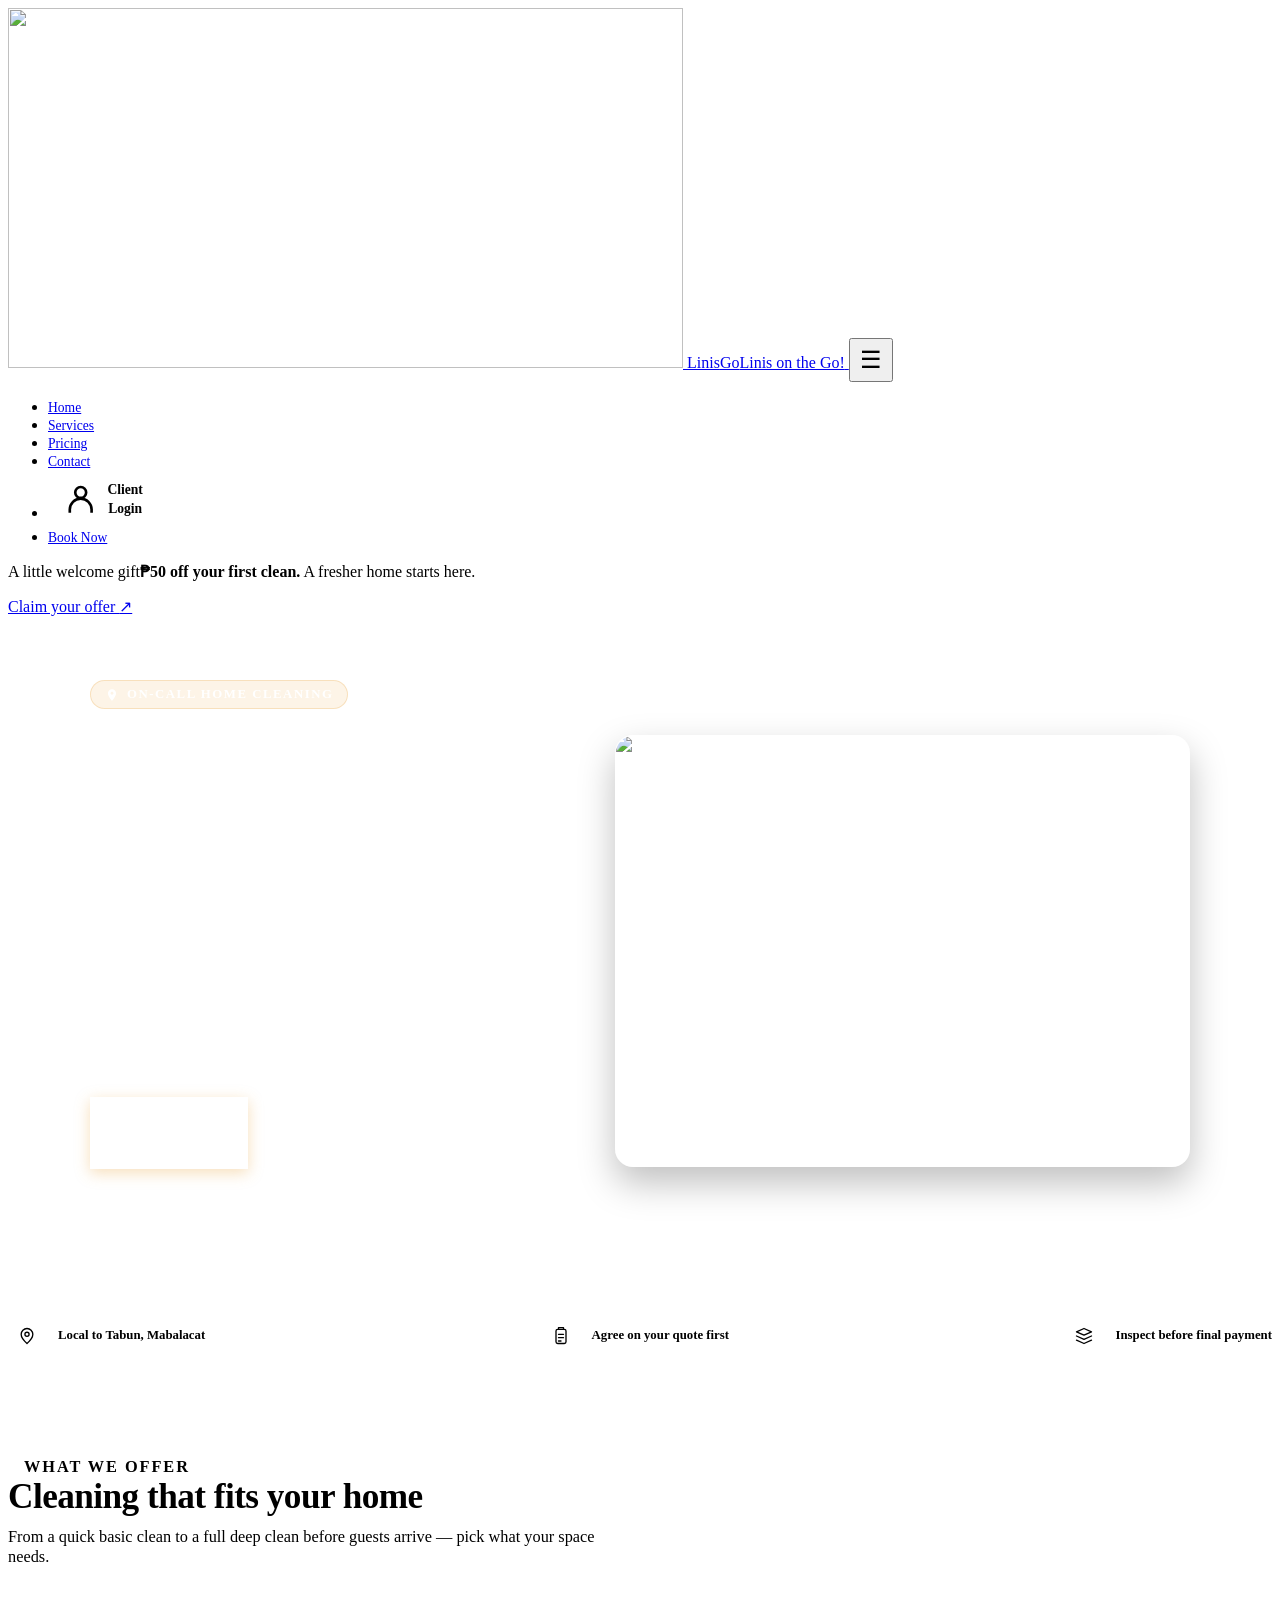
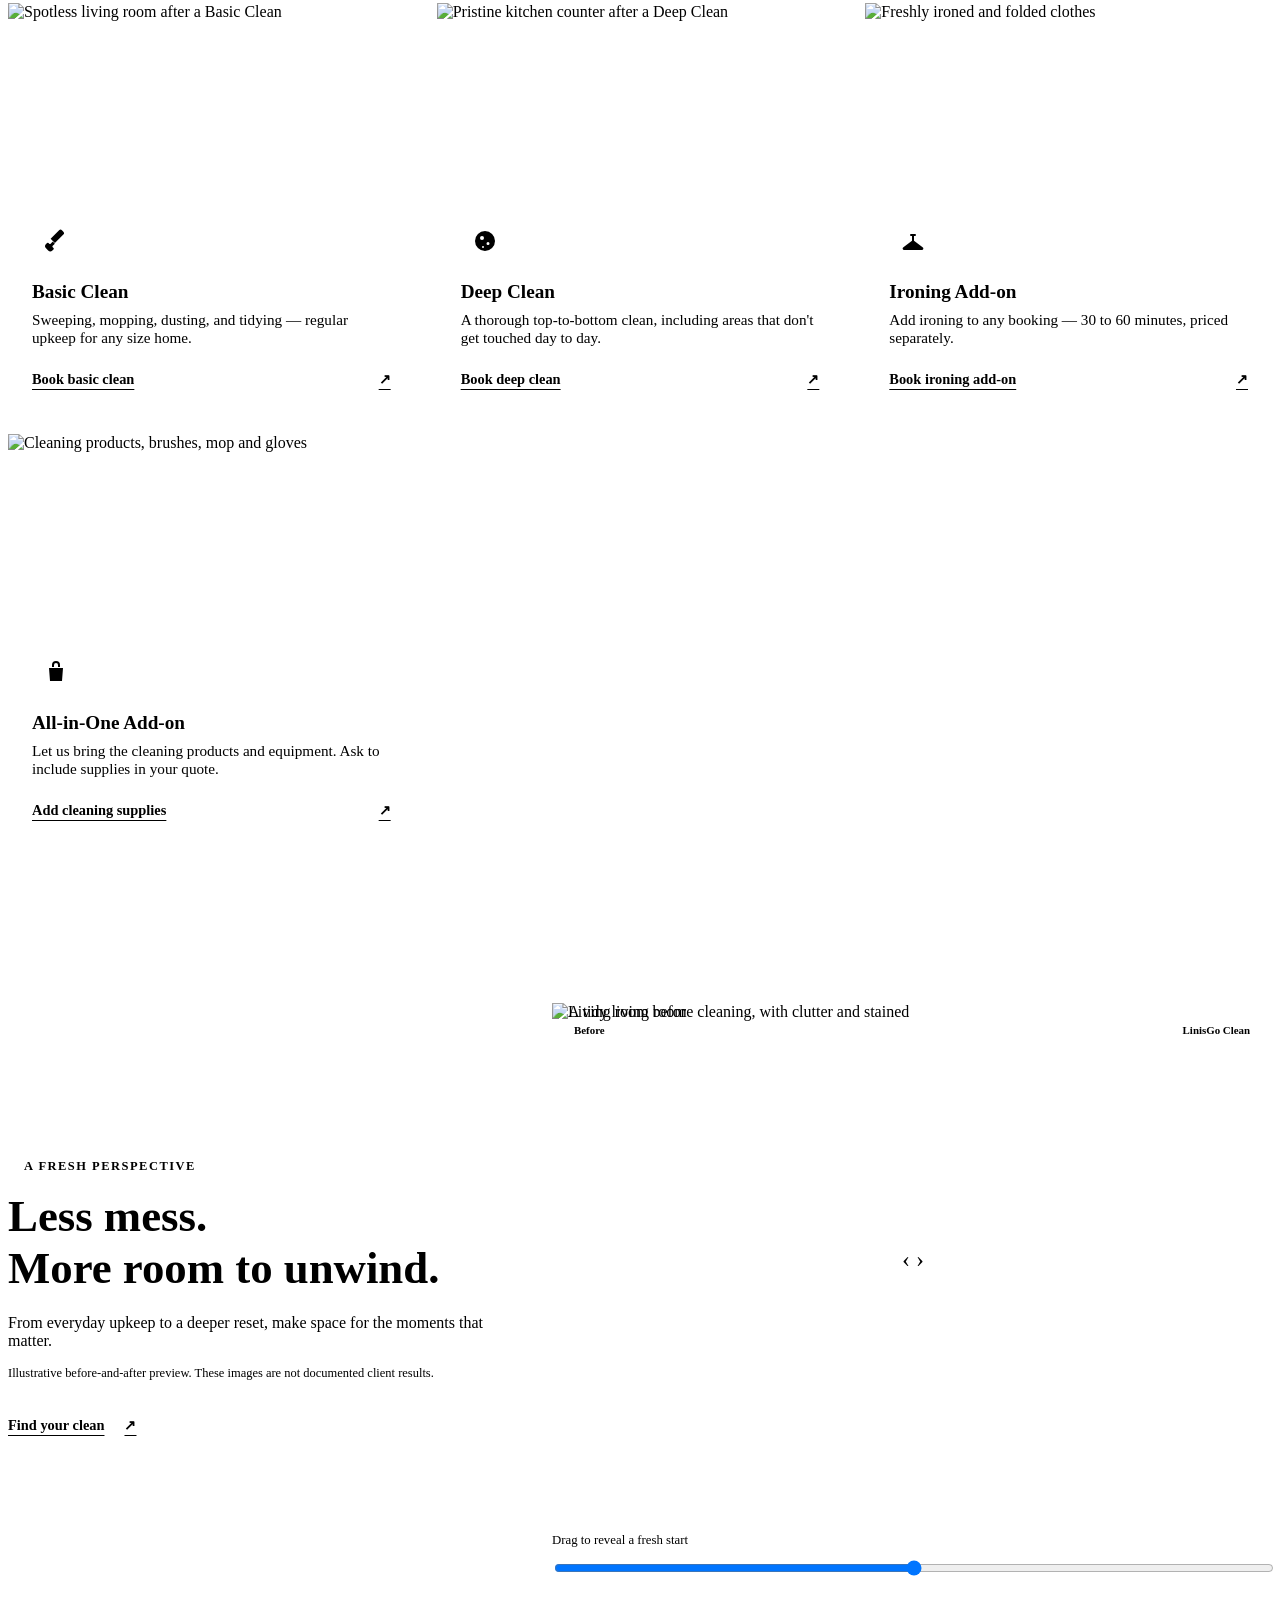
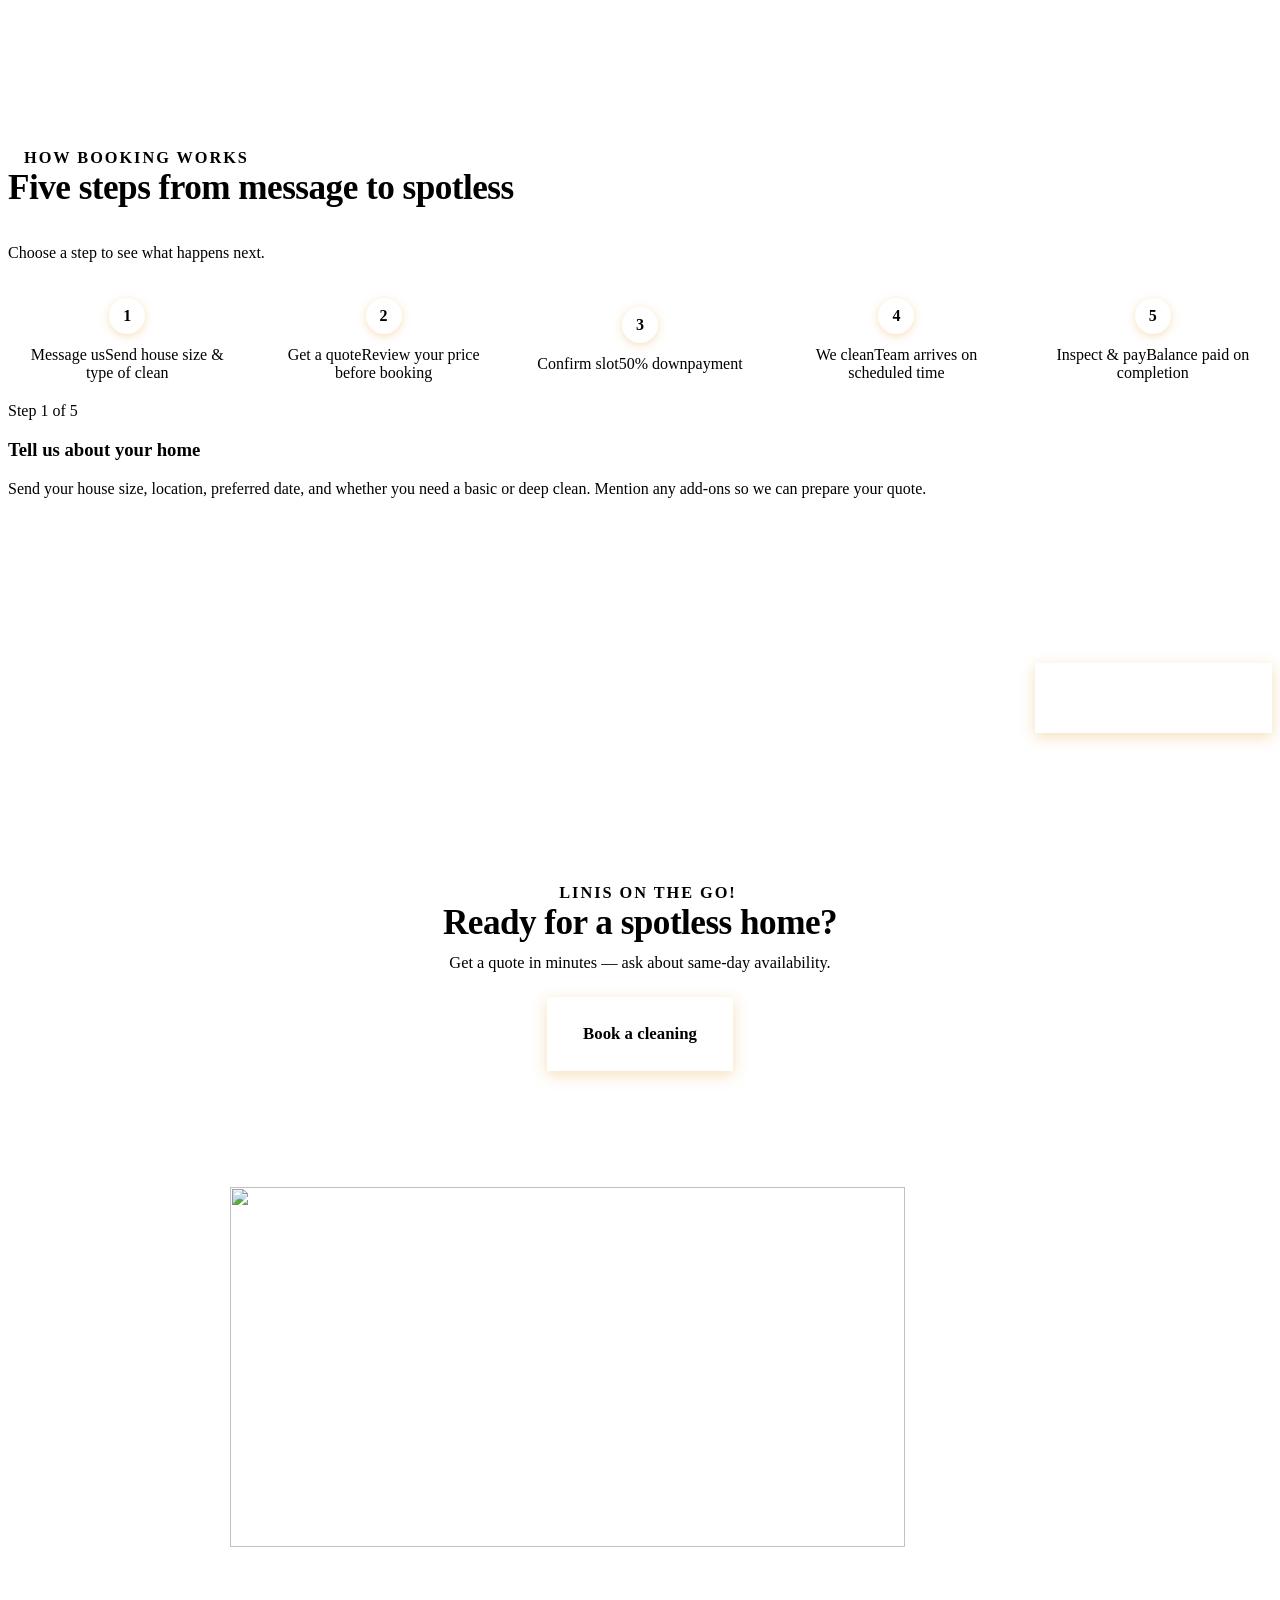
==== index.html @ d4cff9b8 "Add index/landing page and other components" ====
<!DOCTYPE html>
<html lang="en">

<head>
  <meta charset="UTF-8">
  <meta name="viewport" content="width=device-width, initial-scale=1.0">
  <title>LinisGo — On-Call Home Cleaning in Tabun, Mabalacat City</title>
  <meta name="description"
    content="Same-day and next-day house cleaning for households in Tabun, Mabalacat City. Book by Messenger, get a quote in minutes.">
  <link rel="stylesheet" href="css/styles.css?v=theme-restored">
</head>

<body class="site home-page">
  <a class="skip-link" href="#main">Skip to content</a>

  <header class="site-header">
    <nav class="nav" aria-label="Main navigation">
      <a href="index.html" class="brand-link">
        <span class="brand-logo" aria-hidden="true"><img src="images/linisgo-logo.png" alt="" width="675"
            height="360"></span>
        <span class="brand-text"><span class="brand-word">Linis<span>Go</span></span><span class="brand-tagline">Linis
            on the Go!</span></span>
      </a>
      <button class="nav-toggle" aria-controls="primary-nav" aria-label="Open menu"
        aria-expanded="false">&#9776;</button>
      <ul class="nav-links" id="primary-nav">
        <li><a href="index.html" class="active" aria-current="page">Home</a></li>
        <li><a href="services.html">Services</a></li>
        <li><a href="pricing.html">Pricing</a></li>
        <li><a href="contact.html">Contact</a></li>
        <li class="nav-account"><button class="login-trigger" data-login-open hidden aria-haspopup="dialog"
            aria-controls="client-login"><svg aria-hidden="true" viewBox="0 0 24 24" fill="none" stroke="currentColor"
              stroke-width="1.7">
              <circle cx="12" cy="8" r="3.5" />
              <path d="M5 21v-2a7 7 0 0 1 14 0v2" />
            </svg>Client Login</button></li>
        <li><a href="book.html" class="nav-booking-link">Book Now</a></li>
      </ul>
    </nav>
  </header>

  <main id="main">
    <aside class="promo-announcement" aria-label="First-clean promotion">
      <div class="container">
        <p><span class="offer-tag">A little welcome gift</span><strong>₱50 off your first clean.</strong><span
            class="announcement-detail"> A fresher home starts here.</span></p><a href="book.html">Claim your offer
          <span aria-hidden="true">↗</span></a>
      </div>
    </aside>
    <section class="hero" id="hero" aria-labelledby="hero-title">
      <div class="hero-inner">
        <div class="hero-split">
          <div>
            <div class="eyebrow">
              <svg viewBox="0 0 24 24" style="width:14px; height:14px; fill:currentColor;">
                <path
                  d="M12 2C8.13 2 5 5.13 5 9c0 5.25 7 13 7 13s7-7.75 7-13c0-3.87-3.13-7-7-7zm0 9.5c-1.38 0-2.5-1.12-2.5-2.5s1.12-2.5 2.5-2.5 2.5 1.12 2.5 2.5-1.12 2.5-2.5 2.5z" />
              </svg>
              On-Call Home Cleaning
            </div>
            <h1 id="hero-title">Sparkling clean,<br>right when you <span class="sr-only">need us.</span><span
                class="accent rotating-text" aria-hidden="true">text us.</span></h1>
            <button class="motion-toggle" type="button" aria-pressed="false" hidden>Pause headline</button>
            <p class="lede">Same-day and next-day house cleaning for households in Tabun, Mabalacat City — book by
              Messenger, get a quote in minutes, with a time that works for you.</p>
            <div class="hero-actions">
              <a href="book.html" class="btn btn-amber">Book a cleaning</a>
              <a href="pricing.html" class="btn btn-outline">See pricing</a>
            </div>
            <div class="pill-row">
              <span class="pill">
                <svg viewBox="0 0 24 24">
                  <path
                    d="M12 2C8.13 2 5 5.13 5 9c0 5.25 7 13 7 13s7-7.75 7-13c0-3.87-3.13-7-7-7zm0 9.5c-1.38 0-2.5-1.12-2.5-2.5s1.12-2.5 2.5-2.5 2.5 1.12 2.5 2.5-1.12 2.5-2.5 2.5z" />
                </svg>
                Fiesta Communities
              </span>
              <span class="pill">
                <svg viewBox="0 0 24 24">
                  <path
                    d="M12 2C8.13 2 5 5.13 5 9c0 5.25 7 13 7 13s7-7.75 7-13c0-3.87-3.13-7-7-7zm0 9.5c-1.38 0-2.5-1.12-2.5-2.5s1.12-2.5 2.5-2.5 2.5 1.12 2.5 2.5-1.12 2.5-2.5 2.5z" />
                </svg>
                Xevera Subdivision
              </span>
              <span class="pill">
                <svg viewBox="0 0 24 24">
                  <path
                    d="M12 2C8.13 2 5 5.13 5 9c0 5.25 7 13 7 13s7-7.75 7-13c0-3.87-3.13-7-7-7zm0 9.5c-1.38 0-2.5-1.12-2.5-2.5s1.12-2.5 2.5-2.5 2.5 1.12 2.5 2.5-1.12 2.5-2.5 2.5z" />
                </svg>
                Tabun, Mabalacat City
              </span>
            </div>
          </div>
          <div class="hero-visual">
            <div class="hero-image-card">
              <img fetchpriority="high" width="1024" height="768" src="images/hero.jpg"
                alt="Professional LinisGo home cleaner tidying up a modern living room in Tabun, Mabalacat City">
            </div>
          </div>
        </div>
      </div>
    </section>

    <div class="trust-strip">
      <div class="container">
        <div class="trust-item" data-reveal><span class="trust-icon" aria-hidden="true"><svg viewBox="0 0 24 24"
              fill="none" stroke="currentColor" stroke-width="1.6" stroke-linecap="round" stroke-linejoin="round">
              <path d="M19 10c0 5-7 11-7 11S5 15 5 10a7 7 0 1 1 14 0Z" />
              <circle cx="12" cy="10" r="2.5" />
            </svg></span><span>Local to Tabun, Mabalacat</span></div>
        <div class="trust-item" data-reveal><span class="trust-icon" aria-hidden="true"><svg viewBox="0 0 24 24"
              fill="none" stroke="currentColor" stroke-width="1.6" stroke-linecap="round" stroke-linejoin="round">
              <rect x="6" y="4" width="12" height="17" rx="2" />
              <path d="M9 4V2h6v2M9 10h6M9 14h6M9 18h3" />
            </svg></span><span>Agree on your quote first</span></div>
        <div class="trust-item" data-reveal><span class="trust-icon" aria-hidden="true"><svg viewBox="0 0 24 24"
              fill="none" stroke="currentColor" stroke-width="1.6" stroke-linecap="round" stroke-linejoin="round">
              <path d="M12 3 3 7l9 4 9-4-9-4ZM3 12l9 4 9-4M3 17l9 4 9-4" />
            </svg></span><span>Inspect before final payment</span></div>
      </div>
    </div>
    <section id="services">
      <div class="container">
        <div data-reveal class="section-head">
          <p class="section-label">What we offer</p>
          <h2>Cleaning that fits your home</h2>
          <p>From a quick basic clean to a full deep clean before guests arrive — pick what your space needs.</p>
        </div>
        <div class="grid-3 service-grid">
          <div class="card card-hover card-has-image service-card" data-reveal>
            <img src="images/basic_clean.jpg" alt="Spotless living room after a Basic Clean" class="card-image"
              loading="lazy" width="640" height="420">
            <div class="card-body">
              <div class="service-icon">
                <svg viewBox="0 0 24 24">
                  <path
                    d="M19.36 2.72l-1.42-1.42a2 2 0 0 0-2.83 0l-8.48 8.49 4.24 4.24 8.49-8.48a2 2 0 0 0 0-2.83zm-10.6 9.9l-2.12 2.12a1 1 0 0 1-1.42 0l-.71-.71a1 1 0 0 0-1.41 0l-1.06 1.06a3 3 0 0 0 0 4.24l2.12 2.12a3 3 0 0 0 4.24 0l1.06-1.06a1 1 0 0 0 0-1.41l-.71-.71a1 1 0 0 1 0-1.42l2.12-2.12-2.12-2.11z" />
                </svg>
              </div>
              <h3>Basic Clean</h3>
              <p>Sweeping, mopping, dusting, and tidying — regular upkeep for any size home.</p>
              <a class="service-link" href="book.html">Book basic clean <span aria-hidden="true">↗</span></a>
            </div>
          </div>
          <div class="card card-hover card-has-image service-card" data-reveal>
            <img src="images/deep_clean.jpg" alt="Pristine kitchen counter after a Deep Clean" class="card-image"
              loading="lazy" width="640" height="420">
            <div class="card-body">
              <div class="service-icon">
                <svg viewBox="0 0 24 24">
                  <path
                    d="M12 22a10 10 0 1 1 0-20 10 10 0 0 1 0 20zm-3-11a2 2 0 1 0 0-4 2 2 0 0 0 0 4zm6 5a1.5 1.5 0 1 0 0-3 1.5 1.5 0 0 0 0 3zm-5 3a1 1 0 1 0 0-2 1 1 0 0 0 0 2z" />
                </svg>
              </div>
              <h3>Deep Clean</h3>
              <p>A thorough top-to-bottom clean, including areas that don't get touched day to day.</p>
              <a class="service-link" href="book.html">Book deep clean <span aria-hidden="true">↗</span></a>
            </div>
          </div>
          <div class="card card-hover card-has-image service-card" data-reveal>
            <img src="images/ironing.jpg" alt="Freshly ironed and folded clothes" class="card-image" loading="lazy"
              width="640" height="420">
            <div class="card-body">
              <div class="service-icon">
                <svg viewBox="0 0 24 24">
                  <path
                    d="M21.6 18.2L13 11.75V7h1a1 1 0 0 0 0-2h-4a1 1 0 0 0 0 2h1v4.75L2.4 18.2A1.5 1.5 0 0 0 3.3 21h17.4a1.5 1.5 0 0 0 .9-2.8z" />
                </svg>
              </div>
              <h3>Ironing Add-on</h3>
              <p>Add ironing to any booking — 30 to 60 minutes, priced separately.</p>
              <a class="service-link" href="book.html">Book ironing add-on <span aria-hidden="true">↗</span></a>
            </div>
          </div>
          <div class="card card-hover card-has-image service-card" data-reveal>
            <img src="images/cleaning-supplies.png" alt="Cleaning products, brushes, mop and gloves" class="card-image"
              loading="lazy" width="1278" height="854">
            <div class="card-body">
              <div class="service-icon"><svg viewBox="0 0 24 24" aria-hidden="true" fill="none">
                  <path d="M5 8h14l-1 13H6L5 8zm3-1V5a4 4 0 0 1 8 0v2h-2V5a2 2 0 0 0-4 0v2H8z" />
                </svg></div>
              <h3>All-in-One Add-on</h3>
              <p>Let us bring the cleaning products and equipment. Ask to include supplies in your quote.</p>
              <a class="service-link" href="book.html">Add cleaning supplies <span aria-hidden="true">↗</span></a>
            </div>
          </div>
        </div>
      </div>
    </section>

    <section class="results-section" aria-labelledby="results-title">
      <div class="container results-grid">
        <div data-reveal>
          <p class="section-label">A fresh perspective</p>
          <h2 id="results-title">Less mess.<br>More room to unwind.</h2>
          <p>From everyday upkeep to a deeper reset, make space for the moments that matter.</p>
          <p class="comparison-note" id="comparison-note">Illustrative before-and-after preview. These images are not
            documented client results.</p><a class="service-link" href="book.html">Find your clean <span
              aria-hidden="true">↗</span></a>
        </div>
        <figure class="comparison" data-comparison data-reveal="slide">
          <div class="comparison-stage">
            <img src="images/basic_clean.jpg" alt="A tidy living room" loading="lazy" width="640" height="420">
            <div class="comparison-before"><img src="images/living-room-before.png"
                alt="Living room before cleaning, with clutter and stained upholstery" loading="lazy" width="1024"
                height="765"></div>
            <span class="comparison-label before-label">Before</span><span class="comparison-label after-label">LinisGo
              Clean</span>
            <div class="comparison-divider" aria-hidden="true"><span>‹ ›</span></div>
          </div>
          <figcaption><label for="clean-reveal">Drag to reveal a fresh start</label><input id="clean-reveal"
              type="range" min="0" max="100" value="50" aria-label="Before and after divider position"
              aria-describedby="comparison-note"></figcaption>
        </figure>
      </div>
    </section>

    <section class="booking-steps" id="how-it-works">
      <div class="container">
        <div data-reveal class="section-head">
          <p class="section-label">How booking works</p>
          <h2>Five steps from message to spotless</h2>
        </div>
        <p class="steps-hint">Choose a step to see what happens next.</p>
        <div class="steps interactive-steps" role="group" aria-label="Explore the booking steps">
          <button class="step" type="button" data-step="1" aria-pressed="true" aria-controls="step-detail"
            data-reveal><span class="step-num">1</span><span class="step-title">Message us</span><span
              class="step-summary">Send house size &amp; type of clean</span></button>
          <button class="step" type="button" data-step="2" aria-pressed="false" aria-controls="step-detail"
            data-reveal><span class="step-num">2</span><span class="step-title">Get a quote</span><span
              class="step-summary">Review your price before booking</span></button>
          <button class="step" type="button" data-step="3" aria-pressed="false" aria-controls="step-detail"
            data-reveal><span class="step-num">3</span><span class="step-title">Confirm slot</span><span
              class="step-summary">50% downpayment</span></button>
          <button class="step" type="button" data-step="4" aria-pressed="false" aria-controls="step-detail"
            data-reveal><span class="step-num">4</span><span class="step-title">We clean</span><span
              class="step-summary">Team arrives on scheduled time</span></button>
          <button class="step" type="button" data-step="5" aria-pressed="false" aria-controls="step-detail"
            data-reveal><span class="step-num">5</span><span class="step-title">Inspect &amp; pay</span><span
              class="step-summary">Balance paid on completion</span></button>
        </div>
        <div class="step-progress" aria-hidden="true"><span></span></div>
        <div class="step-detail" id="step-detail" aria-live="polite" aria-atomic="true">
          <div data-step-panel="1"><span class="step-count">Step 1 of 5</span>
            <h3>Tell us about your home</h3>
            <p>Send your house size, location, preferred date, and whether you need a basic or deep clean. Mention any
              add-ons so we can prepare your quote.</p>
          </div>
          <div data-step-panel="2" hidden><span class="step-count">Step 2 of 5</span>
            <h3>Know your price before you book</h3>
            <p>Review the proposed cleaning scope and price. Ask about anything you would like included before
              confirming your booking.</p>
          </div>
          <div data-step-panel="3" hidden><span class="step-count">Step 3 of 5</span>
            <h3>Reserve a time that works for you</h3>
            <p>Agree on your cleaning schedule with our team, then make the 50% downpayment using the payment details
              provided for your booking.</p>
          </div>
          <div data-step-panel="4" hidden><span class="step-count">Step 4 of 5</span>
            <h3>Leave the cleaning to us</h3>
            <p>Our team arrives at the agreed time to carry out your chosen clean. Point out any areas you would like us
              to pay particular attention to.</p>
          </div>
          <div data-step-panel="5" hidden><span class="step-count">Step 5 of 5</span>
            <h3>Take a look around together</h3>
            <p>Inspect the cleaned areas with the team and raise any questions before settling the remaining balance on
              completion.</p>
          </div>
        </div>
      </div>
    </section>

    <section class="promo referral-promo" aria-labelledby="referral-title">
      <div class="container promo-inner">
        <div class="promo-text" data-reveal>
          <p class="section-label">Better together</p>
          <h2 id="referral-title">A fresh home for you.<br>A little thank-you for sharing.</h2>
          <p>Refer a neighbor and you both get <strong>₱50 credit.</strong><br>Share your referral code when you book.
          </p>
        </div><a href="book.html" class="btn btn-amber">Book &amp; refer a neighbor <span
            aria-hidden="true">↗</span></a>
      </div>
    </section>

    <section class="booking-cta" id="book-cleaning">
      <div class="container" style="text-align:center;">
        <div data-reveal class="section-head" style="margin: 0 auto 24px; text-align:center;">
          <p class="section-label">Linis on the Go!</p>
          <h2>Ready for a spotless home?</h2>
          <p style="margin:0 auto;">Get a quote in minutes — ask about same-day availability.</p>
        </div>
        <a href="book.html" class="btn btn-amber" style="padding: 15px 36px; font-size: 1.05rem;">Book a cleaning</a>
      </div>
    </section>

  </main>
  <footer class="site-footer">
    <div class="container">
      <a href="index.html" class="brand-link footer-brand"><span class="brand-logo" aria-hidden="true"><img
            src="images/linisgo-logo.png" alt="" width="675" height="360" loading="lazy"></span><span
          class="brand-text"><span class="brand-word">Linis<span>Go</span></span><span class="brand-tagline">Linis on
            the Go!</span></span></a>
      <p>LinisGo · Tabun, Mabalacat City · <span class="sample-phone">0912 345 XXXX</span></p>
    </div>
  </footer>

  <div class="mobile-booking-bar" id="mobile-booking-bar" hidden aria-label="Quick booking">
    <a class="btn btn-amber" href="book.html">Book Now <span aria-hidden="true">↗</span></a>
    <button class="mobile-booking-close" type="button" aria-label="Collapse booking bar"
      title="Collapse booking bar"><svg viewBox="0 0 24 24" width="18" height="18" fill="none" stroke="currentColor"
        stroke-width="1.8" aria-hidden="true">
        <path d="m6 6 12 12M18 6 6 18" />
      </svg></button>
  </div>
  <button class="mobile-booking-toggle" type="button" aria-label="Show booking bar" aria-controls="mobile-booking-bar"
    aria-expanded="false" hidden><svg viewBox="0 0 24 24" width="20" height="20" fill="none" stroke="currentColor"
      stroke-width="1.8" aria-hidden="true">
      <rect x="3" y="5" width="18" height="16" rx="3" />
      <path d="M7 2v6m10-6v6M3 11h18m-14 5h4" />
    </svg><span>Book</span></button>
  <dialog id="client-login" aria-labelledby="login-title" aria-describedby="login-notice">
    <button class="dialog-close" type="button" aria-label="Close client login">×</button>
    <div class="login-brand brand-logo" aria-hidden="true"><img src="images/linisgo-logo.png" alt="" width="675"
        height="360"></div>
    <p class="section-label">Your LinisGo account</p>
    <h2 id="login-title">Welcome home.</h2>
    <p id="login-notice">Client login is coming soon. Online account access is not connected yet; you can still book a
      cleaning without an account.</p>
    <form id="login-form">
      <fieldset disabled>
        <legend class="sr-only">Account sign-in (unavailable)</legend>
        <label for="login-email">Email address</label><input id="login-email" type="email" autocomplete="username"
          placeholder="you@example.com">
        <label for="login-password">Password</label><input id="login-password" type="password"
          autocomplete="current-password" placeholder="Your password">
        <button class="btn btn-teal btn-block" type="submit">Sign in · coming soon</button>
      </fieldset>
      <details class="referral-details">
        <summary>Have a referral code?</summary><label for="referral-code">Referral code (optional)</label><input
          id="referral-code" type="text" maxlength="40" autocomplete="off" spellcheck="false"
          aria-describedby="referral-help">
        <p id="referral-help">Keep this code handy and share it in your booking message. It is not submitted or saved
          here.</p>
      </details>
    </form>
    <a class="btn btn-amber btn-block" href="book.html">Book without an account</a>
  </dialog>
  <script src="main.js?v=booking-copy" defer></script>
</body>

</html>
---- css/styles.css ----
/* Load these in order: later files refine the shared styles. */
@import url("base.css?v=theme-restored");
@import url("components.css");
@import url("shared.css");
@import url("home.css");
@import url("services.css");
@import url("pricing.css");
@import url("contact.css");
@import url("booking.css");
@import url("responsive.css");
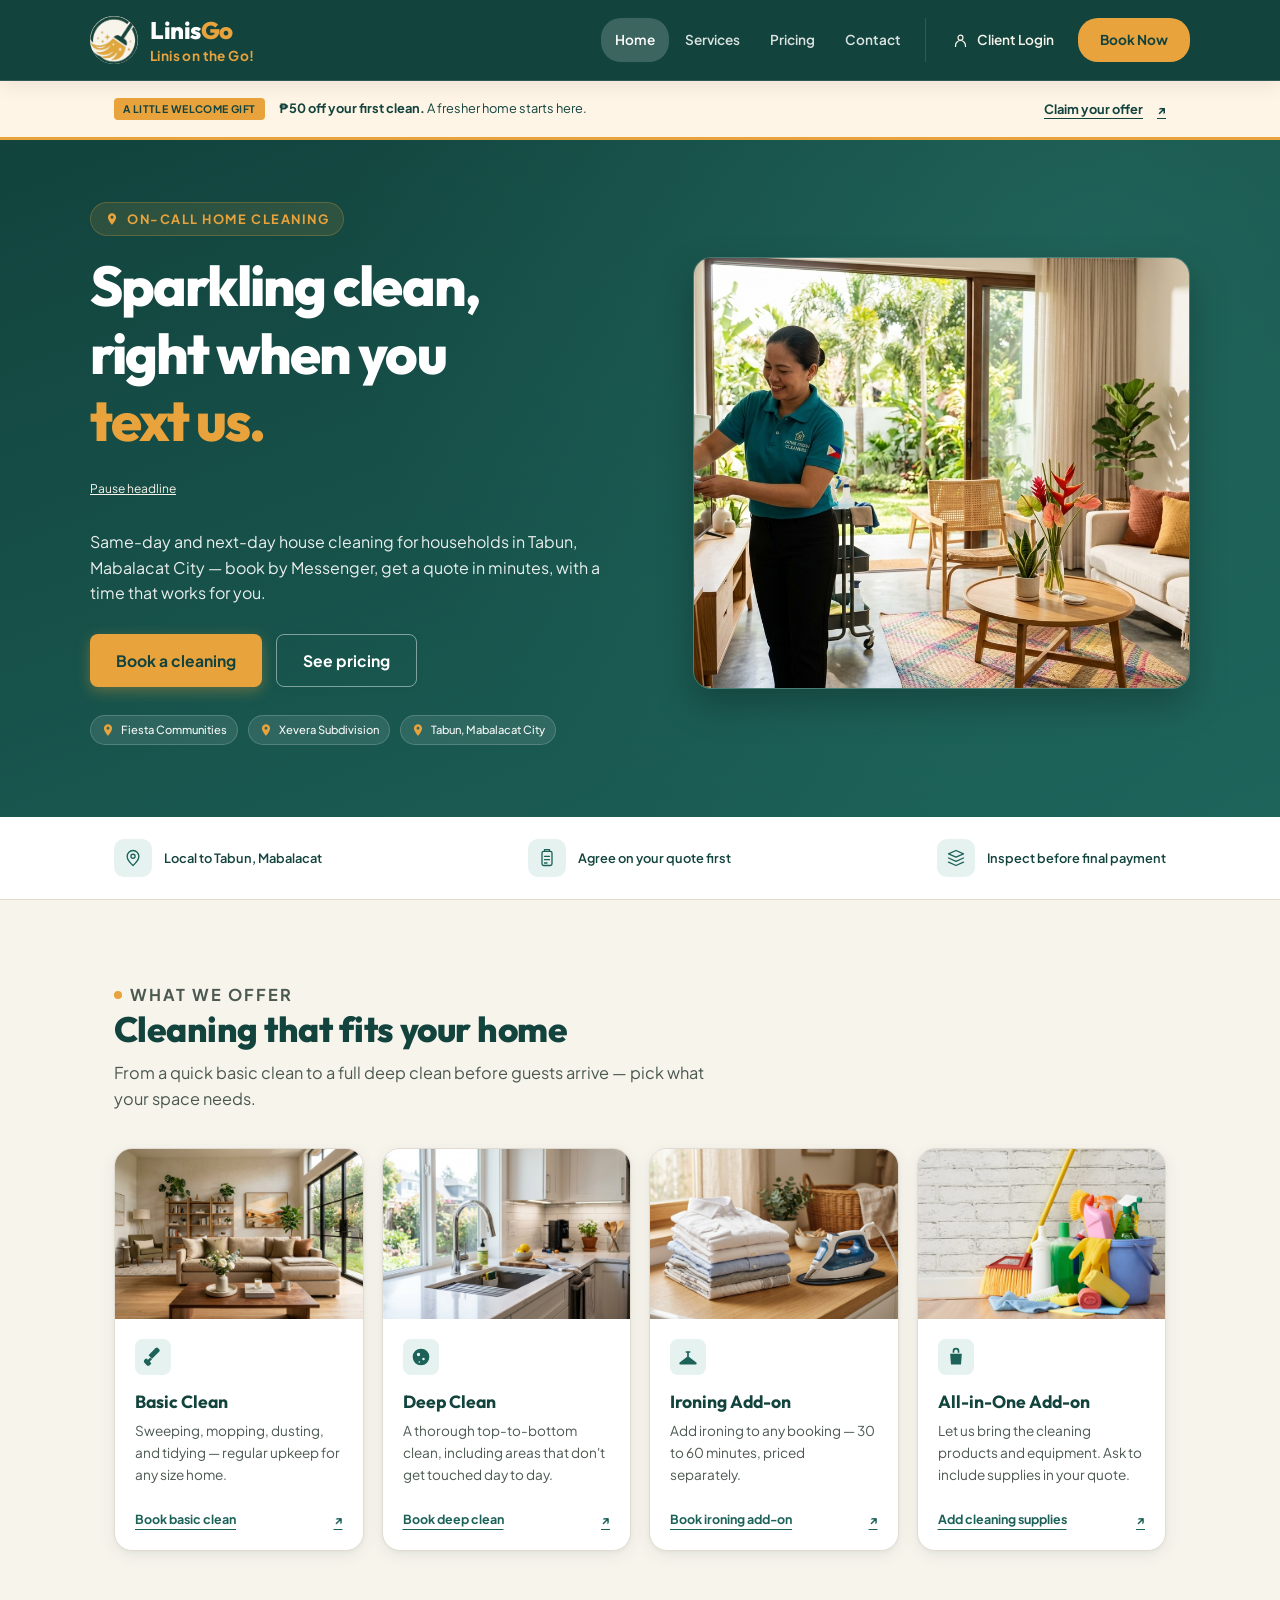
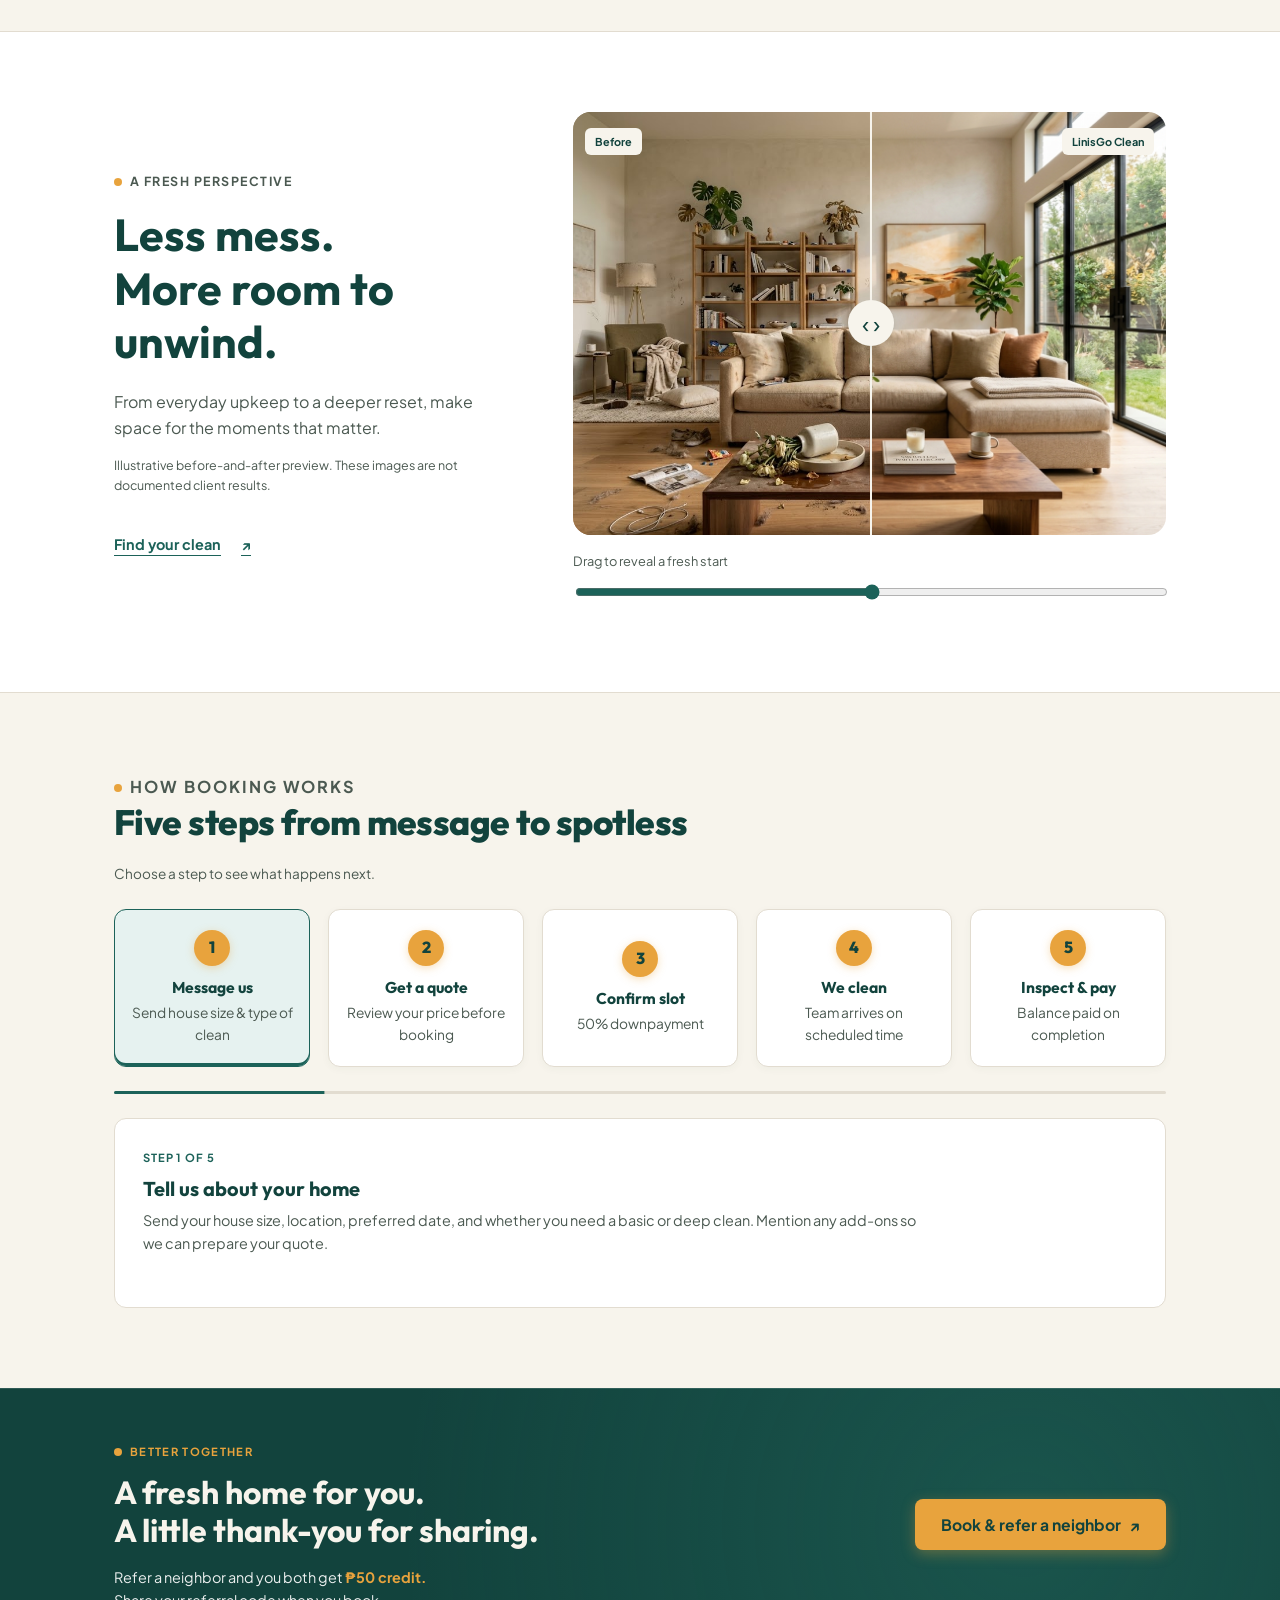
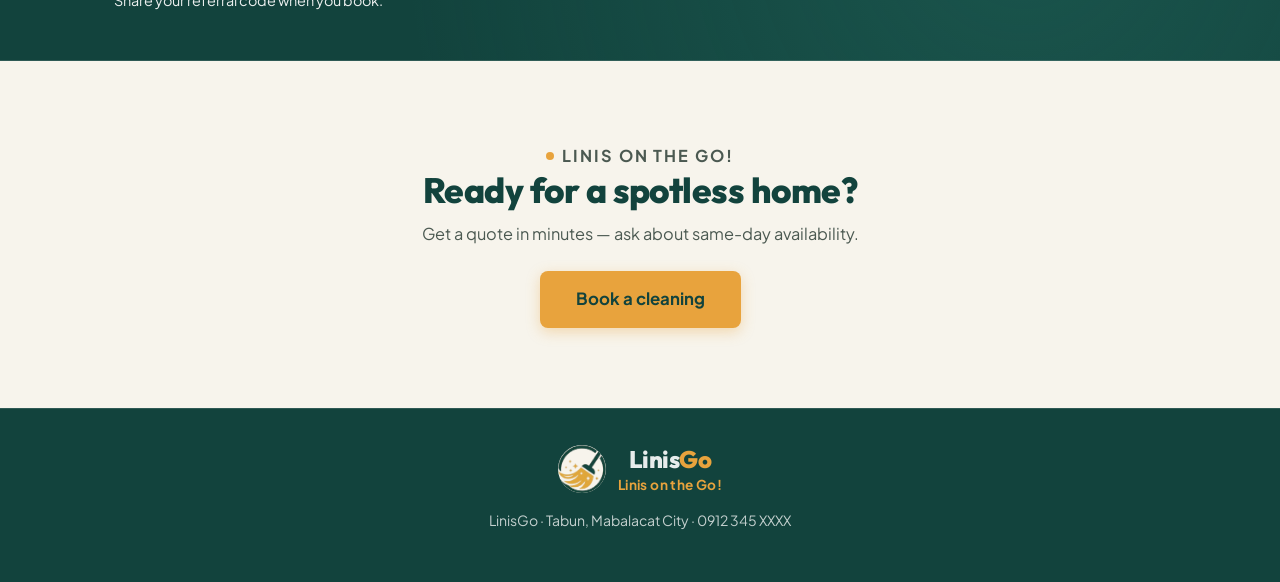
==== commit 60478dc2: "Update page layouts, links, and move main.js into js/ folder. Preparing for the login/register page" ====
--- a/index.html
+++ b/index.html
@@ -7,7 +7,7 @@
   <title>LinisGo — On-Call Home Cleaning in Tabun, Mabalacat City</title>
   <meta name="description"
     content="Same-day and next-day house cleaning for households in Tabun, Mabalacat City. Book by Messenger, get a quote in minutes.">
-  <link rel="stylesheet" href="css/styles.css?v=theme-restored">
+  <link rel="stylesheet" href="css/styles.css?v=demo-auth">
 </head>
 
 <body class="site home-page">
@@ -28,12 +28,11 @@
         <li><a href="services.html">Services</a></li>
         <li><a href="pricing.html">Pricing</a></li>
         <li><a href="contact.html">Contact</a></li>
-        <li class="nav-account"><button class="login-trigger" data-login-open hidden aria-haspopup="dialog"
-            aria-controls="client-login"><svg aria-hidden="true" viewBox="0 0 24 24" fill="none" stroke="currentColor"
+        <li class="nav-account"><a class="login-trigger" href="login.html"><svg aria-hidden="true" viewBox="0 0 24 24" fill="none" stroke="currentColor"
               stroke-width="1.7">
               <circle cx="12" cy="8" r="3.5" />
               <path d="M5 21v-2a7 7 0 0 1 14 0v2" />
-            </svg>Client Login</button></li>
+            </svg>Client Login</a></li>
         <li><a href="book.html" class="nav-booking-link">Book Now</a></li>
       </ul>
     </nav>
@@ -318,34 +317,7 @@
       <rect x="3" y="5" width="18" height="16" rx="3" />
       <path d="M7 2v6m10-6v6M3 11h18m-14 5h4" />
     </svg><span>Book</span></button>
-  <dialog id="client-login" aria-labelledby="login-title" aria-describedby="login-notice">
-    <button class="dialog-close" type="button" aria-label="Close client login">×</button>
-    <div class="login-brand brand-logo" aria-hidden="true"><img src="images/linisgo-logo.png" alt="" width="675"
-        height="360"></div>
-    <p class="section-label">Your LinisGo account</p>
-    <h2 id="login-title">Welcome home.</h2>
-    <p id="login-notice">Client login is coming soon. Online account access is not connected yet; you can still book a
-      cleaning without an account.</p>
-    <form id="login-form">
-      <fieldset disabled>
-        <legend class="sr-only">Account sign-in (unavailable)</legend>
-        <label for="login-email">Email address</label><input id="login-email" type="email" autocomplete="username"
-          placeholder="you@example.com">
-        <label for="login-password">Password</label><input id="login-password" type="password"
-          autocomplete="current-password" placeholder="Your password">
-        <button class="btn btn-teal btn-block" type="submit">Sign in · coming soon</button>
-      </fieldset>
-      <details class="referral-details">
-        <summary>Have a referral code?</summary><label for="referral-code">Referral code (optional)</label><input
-          id="referral-code" type="text" maxlength="40" autocomplete="off" spellcheck="false"
-          aria-describedby="referral-help">
-        <p id="referral-help">Keep this code handy and share it in your booking message. It is not submitted or saved
-          here.</p>
-      </details>
-    </form>
-    <a class="btn btn-amber btn-block" href="book.html">Book without an account</a>
-  </dialog>
-  <script src="main.js?v=booking-copy" defer></script>
+  <script src="js/main.js?v=booking-copy" defer></script>
 </body>
 
 </html>
--- a/css/styles.css
+++ b/css/styles.css
@@ -1,5 +1,5 @@
 /* Load these in order: later files refine the shared styles. */
-@import url("base.css?v=theme-restored");
+@import url("base.css?v=demo-auth");
 @import url("components.css");
 @import url("shared.css");
 @import url("home.css");
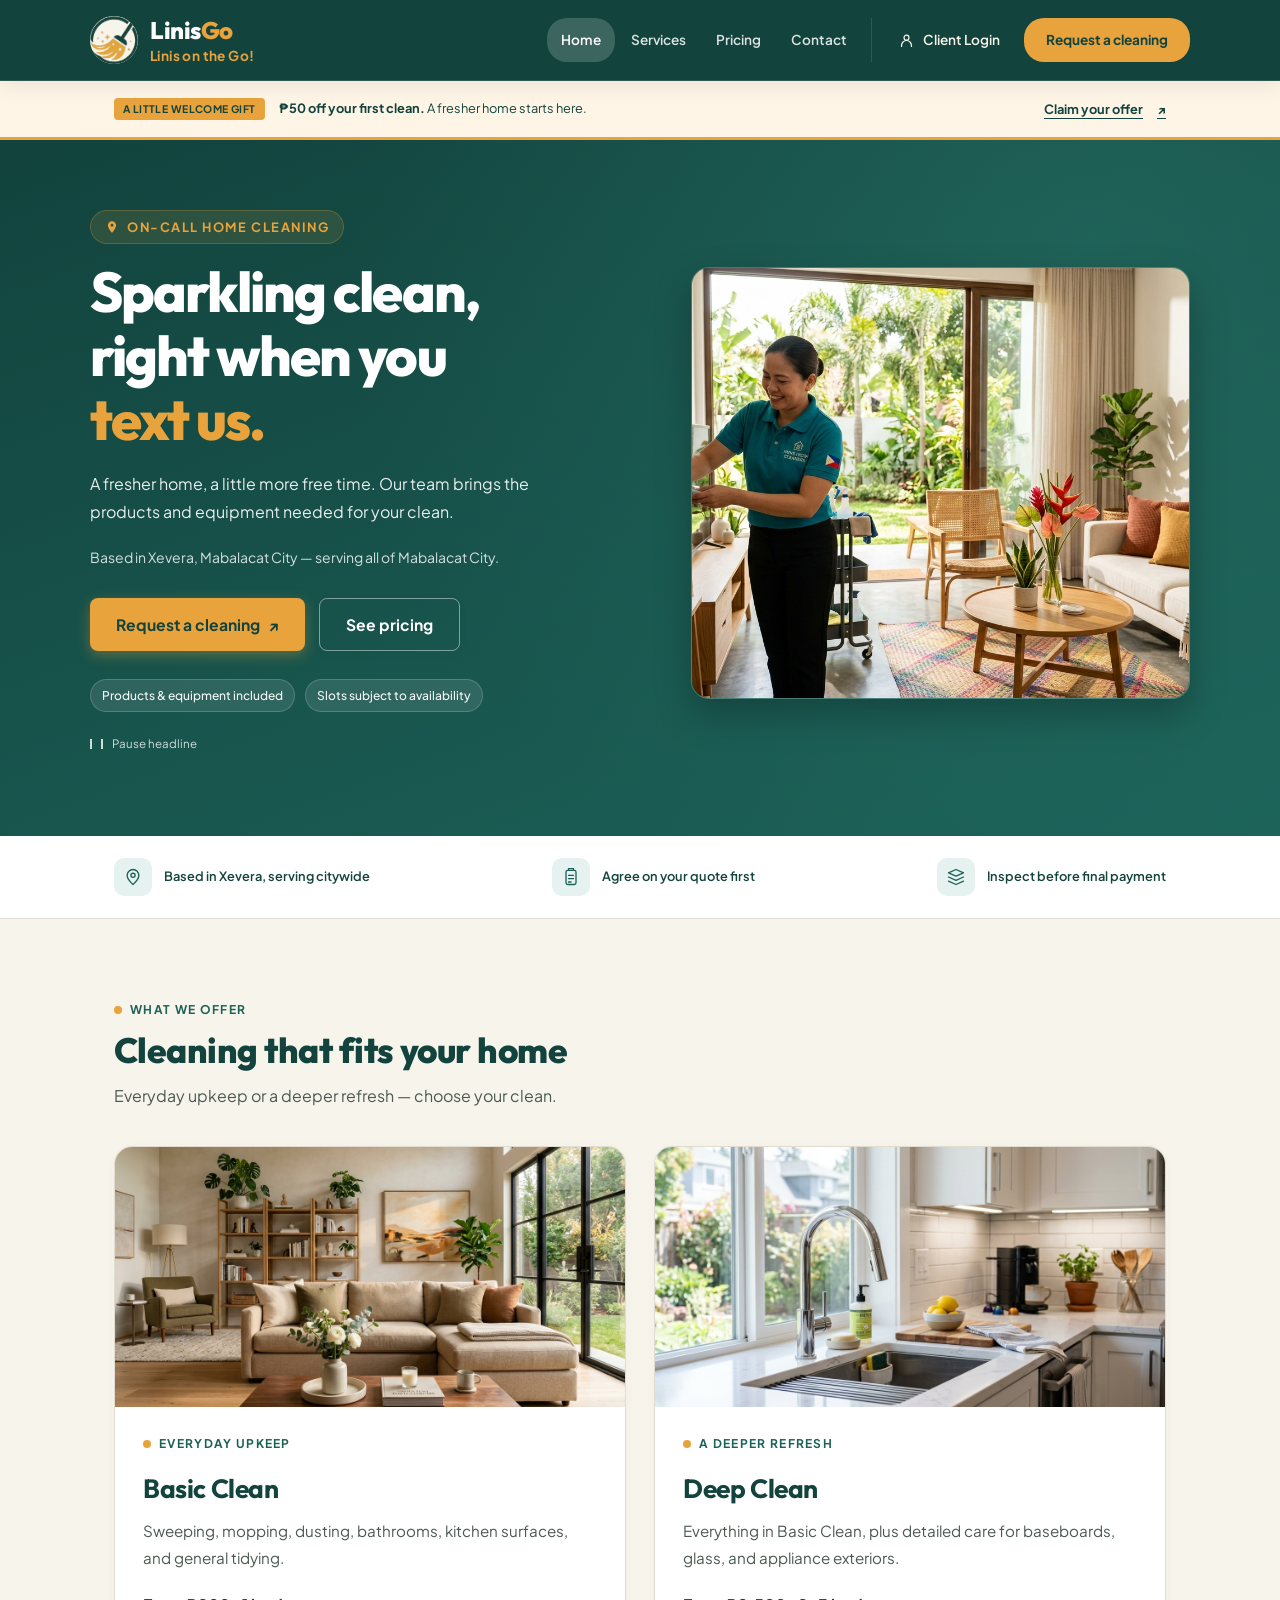
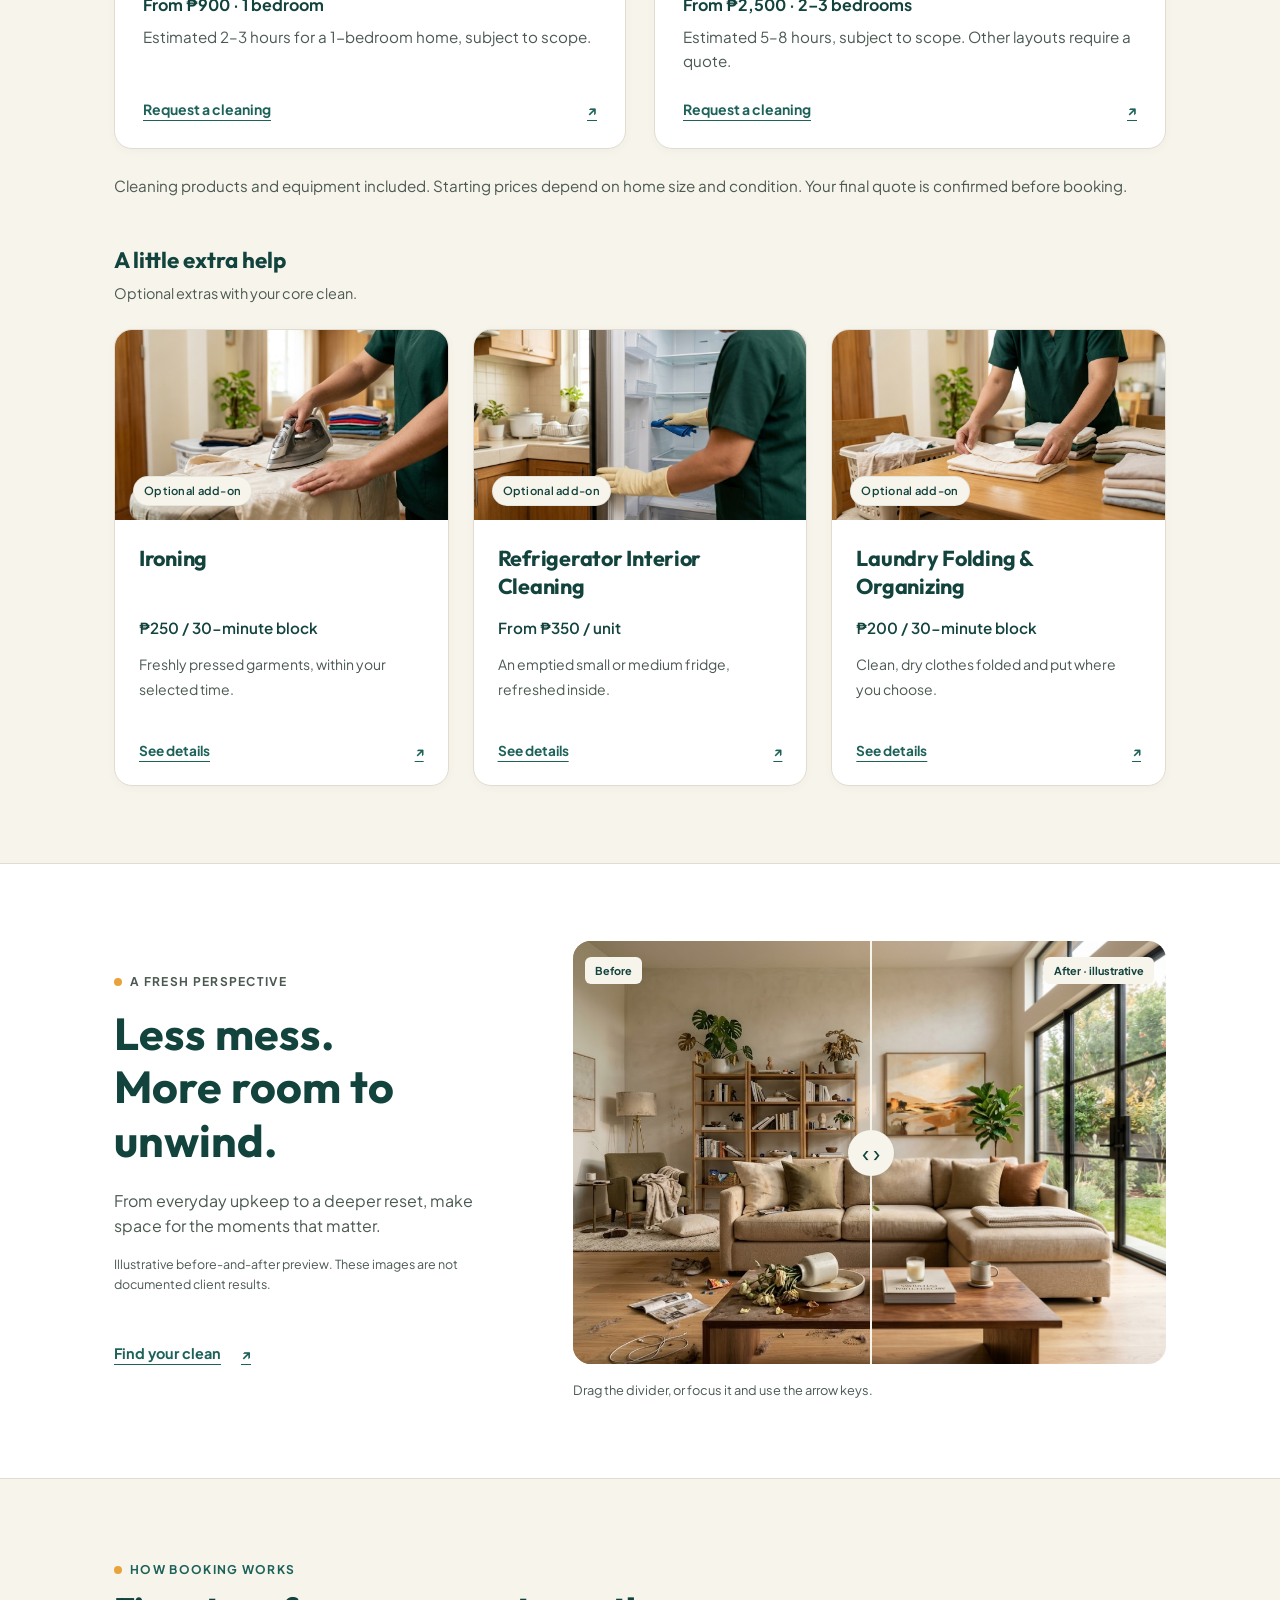
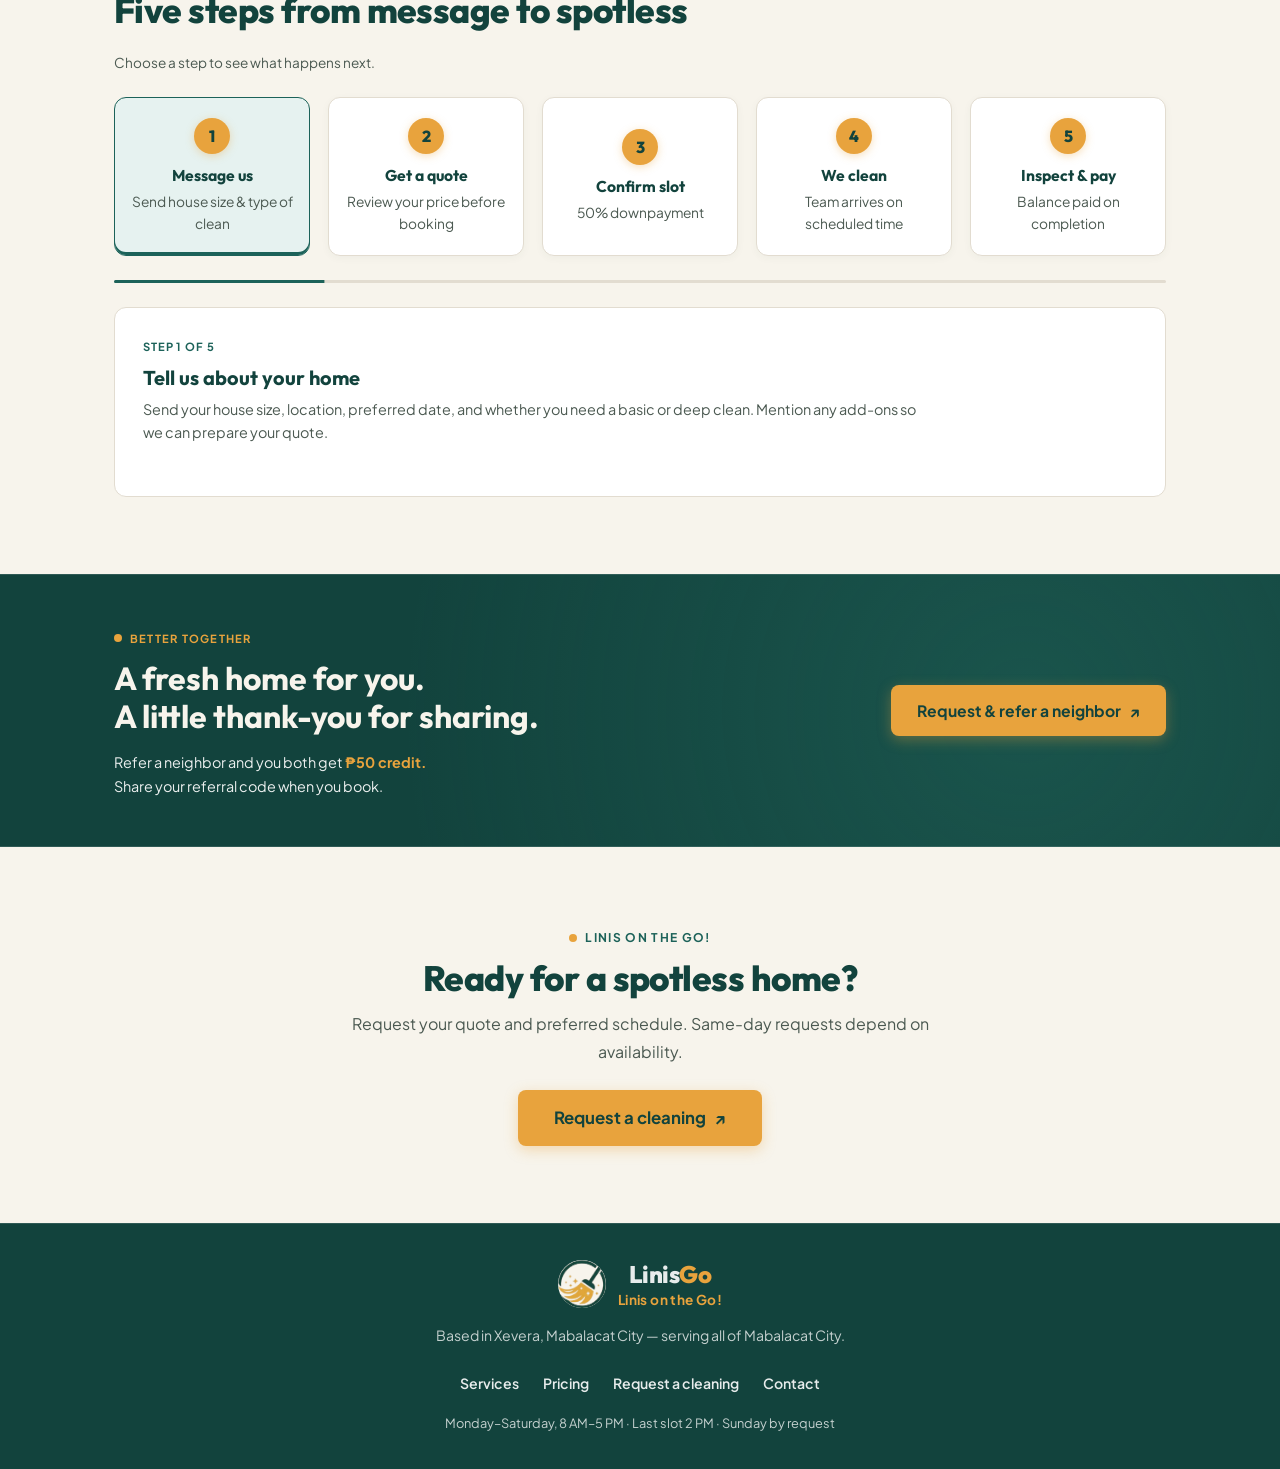
==== commit e9ec4c00: "Redesign LinisGo and expand services, pricing, and contact pages Refine typography, spacing, card hi" ====
--- a/index.html
+++ b/index.html
@@ -1,323 +1,203 @@
 <!DOCTYPE html>
+
 <html lang="en">
-
-<head>
-  <meta charset="UTF-8">
-  <meta name="viewport" content="width=device-width, initial-scale=1.0">
-  <title>LinisGo — On-Call Home Cleaning in Tabun, Mabalacat City</title>
-  <meta name="description"
-    content="Same-day and next-day house cleaning for households in Tabun, Mabalacat City. Book by Messenger, get a quote in minutes.">
-  <link rel="stylesheet" href="css/styles.css?v=demo-auth">
+<head><link crossorigin="" href="https://fonts.gstatic.com" rel="preconnect"/><link href="https://fonts.googleapis.com" rel="preconnect"/>
+<meta charset="utf-8"/>
+<meta content="width=device-width, initial-scale=1.0" name="viewport"/>
+<title>LinisGo — On-Call Home Cleaning across Mabalacat City</title>
+<meta content="On-call home cleaning across Mabalacat City, Pampanga. Based in Xevera, with cleaning products and equipment included. Request a confirmed quote and schedule." name="description"/>
+<link href="css/styles.css?v=polish-1" rel="stylesheet"/>
+<link href="images/linisgo-logo.png" rel="icon" type="image/png"/>
 </head>
-
 <body class="site home-page">
-  <a class="skip-link" href="#main">Skip to content</a>
-
-  <header class="site-header">
-    <nav class="nav" aria-label="Main navigation">
-      <a href="index.html" class="brand-link">
-        <span class="brand-logo" aria-hidden="true"><img src="images/linisgo-logo.png" alt="" width="675"
-            height="360"></span>
-        <span class="brand-text"><span class="brand-word">Linis<span>Go</span></span><span class="brand-tagline">Linis
+<a class="skip-link" href="#main">Skip to content</a>
+<header class="site-header">
+<nav aria-label="Main navigation" class="nav">
+<a class="brand-link" href="index.html">
+<span aria-hidden="true" class="brand-logo"><img alt="" height="360" src="images/linisgo-logo.png" width="675"/></span>
+<span class="brand-text"><span class="brand-word">Linis<span>Go</span></span><span class="brand-tagline">Linis
             on the Go!</span></span>
-      </a>
-      <button class="nav-toggle" aria-controls="primary-nav" aria-label="Open menu"
-        aria-expanded="false">&#9776;</button>
-      <ul class="nav-links" id="primary-nav">
-        <li><a href="index.html" class="active" aria-current="page">Home</a></li>
-        <li><a href="services.html">Services</a></li>
-        <li><a href="pricing.html">Pricing</a></li>
-        <li><a href="contact.html">Contact</a></li>
-        <li class="nav-account"><a class="login-trigger" href="login.html"><svg aria-hidden="true" viewBox="0 0 24 24" fill="none" stroke="currentColor"
-              stroke-width="1.7">
-              <circle cx="12" cy="8" r="3.5" />
-              <path d="M5 21v-2a7 7 0 0 1 14 0v2" />
-            </svg>Client Login</a></li>
-        <li><a href="book.html" class="nav-booking-link">Book Now</a></li>
-      </ul>
-    </nav>
-  </header>
-
-  <main id="main">
-    <aside class="promo-announcement" aria-label="First-clean promotion">
-      <div class="container">
-        <p><span class="offer-tag">A little welcome gift</span><strong>₱50 off your first clean.</strong><span
-            class="announcement-detail"> A fresher home starts here.</span></p><a href="book.html">Claim your offer
+</a>
+<button aria-controls="primary-nav" aria-expanded="false" aria-label="Open menu" class="nav-toggle">☰</button>
+<ul class="nav-links" id="primary-nav">
+<li><a aria-current="page" class="active" href="index.html">Home</a></li>
+<li><a href="services.html">Services</a></li>
+<li><a href="pricing.html">Pricing</a></li>
+<li><a href="contact.html">Contact</a></li>
+<li class="nav-account"><a class="login-trigger" href="login.html"><svg aria-hidden="true" fill="none" stroke="currentColor" stroke-width="1.7" viewbox="0 0 24 24">
+<circle cx="12" cy="8" r="3.5"></circle>
+<path d="M5 21v-2a7 7 0 0 1 14 0v2"></path>
+</svg>Client Login</a></li>
+<li><a class="nav-booking-link" href="book.html">Request a cleaning</a></li>
+</ul>
+</nav>
+</header>
+<main id="main">
+<aside aria-label="First-clean promotion" class="promo-announcement">
+<div class="container">
+<p><span class="offer-tag">A little welcome gift</span><strong>₱50 off your first clean.</strong><span class="announcement-detail"> A fresher home starts here.</span></p><a href="book.html?first=1">Claim your offer
           <span aria-hidden="true">↗</span></a>
-      </div>
-    </aside>
-    <section class="hero" id="hero" aria-labelledby="hero-title">
-      <div class="hero-inner">
-        <div class="hero-split">
-          <div>
-            <div class="eyebrow">
-              <svg viewBox="0 0 24 24" style="width:14px; height:14px; fill:currentColor;">
-                <path
-                  d="M12 2C8.13 2 5 5.13 5 9c0 5.25 7 13 7 13s7-7.75 7-13c0-3.87-3.13-7-7-7zm0 9.5c-1.38 0-2.5-1.12-2.5-2.5s1.12-2.5 2.5-2.5 2.5 1.12 2.5 2.5-1.12 2.5-2.5 2.5z" />
-              </svg>
+</div>
+</aside>
+<section aria-labelledby="hero-title" class="hero" id="hero">
+<div class="hero-inner">
+<div class="hero-split">
+<div class="hero-copy">
+<div class="eyebrow">
+<svg viewbox="0 0 24 24">
+<path d="M12 2C8.13 2 5 5.13 5 9c0 5.25 7 13 7 13s7-7.75 7-13c0-3.87-3.13-7-7-7zm0 9.5c-1.38 0-2.5-1.12-2.5-2.5s1.12-2.5 2.5-2.5 2.5 1.12 2.5 2.5-1.12 2.5-2.5 2.5z"></path>
+</svg>
               On-Call Home Cleaning
             </div>
-            <h1 id="hero-title">Sparkling clean,<br>right when you <span class="sr-only">need us.</span><span
-                class="accent rotating-text" aria-hidden="true">text us.</span></h1>
-            <button class="motion-toggle" type="button" aria-pressed="false" hidden>Pause headline</button>
-            <p class="lede">Same-day and next-day house cleaning for households in Tabun, Mabalacat City — book by
-              Messenger, get a quote in minutes, with a time that works for you.</p>
-            <div class="hero-actions">
-              <a href="book.html" class="btn btn-amber">Book a cleaning</a>
-              <a href="pricing.html" class="btn btn-outline">See pricing</a>
-            </div>
-            <div class="pill-row">
-              <span class="pill">
-                <svg viewBox="0 0 24 24">
-                  <path
-                    d="M12 2C8.13 2 5 5.13 5 9c0 5.25 7 13 7 13s7-7.75 7-13c0-3.87-3.13-7-7-7zm0 9.5c-1.38 0-2.5-1.12-2.5-2.5s1.12-2.5 2.5-2.5 2.5 1.12 2.5 2.5-1.12 2.5-2.5 2.5z" />
-                </svg>
-                Fiesta Communities
-              </span>
-              <span class="pill">
-                <svg viewBox="0 0 24 24">
-                  <path
-                    d="M12 2C8.13 2 5 5.13 5 9c0 5.25 7 13 7 13s7-7.75 7-13c0-3.87-3.13-7-7-7zm0 9.5c-1.38 0-2.5-1.12-2.5-2.5s1.12-2.5 2.5-2.5 2.5 1.12 2.5 2.5-1.12 2.5-2.5 2.5z" />
-                </svg>
-                Xevera Subdivision
-              </span>
-              <span class="pill">
-                <svg viewBox="0 0 24 24">
-                  <path
-                    d="M12 2C8.13 2 5 5.13 5 9c0 5.25 7 13 7 13s7-7.75 7-13c0-3.87-3.13-7-7-7zm0 9.5c-1.38 0-2.5-1.12-2.5-2.5s1.12-2.5 2.5-2.5 2.5 1.12 2.5 2.5-1.12 2.5-2.5 2.5z" />
-                </svg>
-                Tabun, Mabalacat City
-              </span>
-            </div>
-          </div>
-          <div class="hero-visual">
-            <div class="hero-image-card">
-              <img fetchpriority="high" width="1024" height="768" src="images/hero.jpg"
-                alt="Professional LinisGo home cleaner tidying up a modern living room in Tabun, Mabalacat City">
-            </div>
-          </div>
-        </div>
-      </div>
-    </section>
-
-    <div class="trust-strip">
-      <div class="container">
-        <div class="trust-item" data-reveal><span class="trust-icon" aria-hidden="true"><svg viewBox="0 0 24 24"
-              fill="none" stroke="currentColor" stroke-width="1.6" stroke-linecap="round" stroke-linejoin="round">
-              <path d="M19 10c0 5-7 11-7 11S5 15 5 10a7 7 0 1 1 14 0Z" />
-              <circle cx="12" cy="10" r="2.5" />
-            </svg></span><span>Local to Tabun, Mabalacat</span></div>
-        <div class="trust-item" data-reveal><span class="trust-icon" aria-hidden="true"><svg viewBox="0 0 24 24"
-              fill="none" stroke="currentColor" stroke-width="1.6" stroke-linecap="round" stroke-linejoin="round">
-              <rect x="6" y="4" width="12" height="17" rx="2" />
-              <path d="M9 4V2h6v2M9 10h6M9 14h6M9 18h3" />
-            </svg></span><span>Agree on your quote first</span></div>
-        <div class="trust-item" data-reveal><span class="trust-icon" aria-hidden="true"><svg viewBox="0 0 24 24"
-              fill="none" stroke="currentColor" stroke-width="1.6" stroke-linecap="round" stroke-linejoin="round">
-              <path d="M12 3 3 7l9 4 9-4-9-4ZM3 12l9 4 9-4M3 17l9 4 9-4" />
-            </svg></span><span>Inspect before final payment</span></div>
-      </div>
-    </div>
-    <section id="services">
-      <div class="container">
-        <div data-reveal class="section-head">
-          <p class="section-label">What we offer</p>
-          <h2>Cleaning that fits your home</h2>
-          <p>From a quick basic clean to a full deep clean before guests arrive — pick what your space needs.</p>
-        </div>
-        <div class="grid-3 service-grid">
-          <div class="card card-hover card-has-image service-card" data-reveal>
-            <img src="images/basic_clean.jpg" alt="Spotless living room after a Basic Clean" class="card-image"
-              loading="lazy" width="640" height="420">
-            <div class="card-body">
-              <div class="service-icon">
-                <svg viewBox="0 0 24 24">
-                  <path
-                    d="M19.36 2.72l-1.42-1.42a2 2 0 0 0-2.83 0l-8.48 8.49 4.24 4.24 8.49-8.48a2 2 0 0 0 0-2.83zm-10.6 9.9l-2.12 2.12a1 1 0 0 1-1.42 0l-.71-.71a1 1 0 0 0-1.41 0l-1.06 1.06a3 3 0 0 0 0 4.24l2.12 2.12a3 3 0 0 0 4.24 0l1.06-1.06a1 1 0 0 0 0-1.41l-.71-.71a1 1 0 0 1 0-1.42l2.12-2.12-2.12-2.11z" />
-                </svg>
-              </div>
-              <h3>Basic Clean</h3>
-              <p>Sweeping, mopping, dusting, and tidying — regular upkeep for any size home.</p>
-              <a class="service-link" href="book.html">Book basic clean <span aria-hidden="true">↗</span></a>
-            </div>
-          </div>
-          <div class="card card-hover card-has-image service-card" data-reveal>
-            <img src="images/deep_clean.jpg" alt="Pristine kitchen counter after a Deep Clean" class="card-image"
-              loading="lazy" width="640" height="420">
-            <div class="card-body">
-              <div class="service-icon">
-                <svg viewBox="0 0 24 24">
-                  <path
-                    d="M12 22a10 10 0 1 1 0-20 10 10 0 0 1 0 20zm-3-11a2 2 0 1 0 0-4 2 2 0 0 0 0 4zm6 5a1.5 1.5 0 1 0 0-3 1.5 1.5 0 0 0 0 3zm-5 3a1 1 0 1 0 0-2 1 1 0 0 0 0 2z" />
-                </svg>
-              </div>
-              <h3>Deep Clean</h3>
-              <p>A thorough top-to-bottom clean, including areas that don't get touched day to day.</p>
-              <a class="service-link" href="book.html">Book deep clean <span aria-hidden="true">↗</span></a>
-            </div>
-          </div>
-          <div class="card card-hover card-has-image service-card" data-reveal>
-            <img src="images/ironing.jpg" alt="Freshly ironed and folded clothes" class="card-image" loading="lazy"
-              width="640" height="420">
-            <div class="card-body">
-              <div class="service-icon">
-                <svg viewBox="0 0 24 24">
-                  <path
-                    d="M21.6 18.2L13 11.75V7h1a1 1 0 0 0 0-2h-4a1 1 0 0 0 0 2h1v4.75L2.4 18.2A1.5 1.5 0 0 0 3.3 21h17.4a1.5 1.5 0 0 0 .9-2.8z" />
-                </svg>
-              </div>
-              <h3>Ironing Add-on</h3>
-              <p>Add ironing to any booking — 30 to 60 minutes, priced separately.</p>
-              <a class="service-link" href="book.html">Book ironing add-on <span aria-hidden="true">↗</span></a>
-            </div>
-          </div>
-          <div class="card card-hover card-has-image service-card" data-reveal>
-            <img src="images/cleaning-supplies.png" alt="Cleaning products, brushes, mop and gloves" class="card-image"
-              loading="lazy" width="1278" height="854">
-            <div class="card-body">
-              <div class="service-icon"><svg viewBox="0 0 24 24" aria-hidden="true" fill="none">
-                  <path d="M5 8h14l-1 13H6L5 8zm3-1V5a4 4 0 0 1 8 0v2h-2V5a2 2 0 0 0-4 0v2H8z" />
-                </svg></div>
-              <h3>All-in-One Add-on</h3>
-              <p>Let us bring the cleaning products and equipment. Ask to include supplies in your quote.</p>
-              <a class="service-link" href="book.html">Add cleaning supplies <span aria-hidden="true">↗</span></a>
-            </div>
-          </div>
-        </div>
-      </div>
-    </section>
-
-    <section class="results-section" aria-labelledby="results-title">
-      <div class="container results-grid">
-        <div data-reveal>
-          <p class="section-label">A fresh perspective</p>
-          <h2 id="results-title">Less mess.<br>More room to unwind.</h2>
-          <p>From everyday upkeep to a deeper reset, make space for the moments that matter.</p>
-          <p class="comparison-note" id="comparison-note">Illustrative before-and-after preview. These images are not
-            documented client results.</p><a class="service-link" href="book.html">Find your clean <span
-              aria-hidden="true">↗</span></a>
-        </div>
-        <figure class="comparison" data-comparison data-reveal="slide">
-          <div class="comparison-stage">
-            <img src="images/basic_clean.jpg" alt="A tidy living room" loading="lazy" width="640" height="420">
-            <div class="comparison-before"><img src="images/living-room-before.png"
-                alt="Living room before cleaning, with clutter and stained upholstery" loading="lazy" width="1024"
-                height="765"></div>
-            <span class="comparison-label before-label">Before</span><span class="comparison-label after-label">LinisGo
-              Clean</span>
-            <div class="comparison-divider" aria-hidden="true"><span>‹ ›</span></div>
-          </div>
-          <figcaption><label for="clean-reveal">Drag to reveal a fresh start</label><input id="clean-reveal"
-              type="range" min="0" max="100" value="50" aria-label="Before and after divider position"
-              aria-describedby="comparison-note"></figcaption>
-        </figure>
-      </div>
-    </section>
-
-    <section class="booking-steps" id="how-it-works">
-      <div class="container">
-        <div data-reveal class="section-head">
-          <p class="section-label">How booking works</p>
-          <h2>Five steps from message to spotless</h2>
-        </div>
-        <p class="steps-hint">Choose a step to see what happens next.</p>
-        <div class="steps interactive-steps" role="group" aria-label="Explore the booking steps">
-          <button class="step" type="button" data-step="1" aria-pressed="true" aria-controls="step-detail"
-            data-reveal><span class="step-num">1</span><span class="step-title">Message us</span><span
-              class="step-summary">Send house size &amp; type of clean</span></button>
-          <button class="step" type="button" data-step="2" aria-pressed="false" aria-controls="step-detail"
-            data-reveal><span class="step-num">2</span><span class="step-title">Get a quote</span><span
-              class="step-summary">Review your price before booking</span></button>
-          <button class="step" type="button" data-step="3" aria-pressed="false" aria-controls="step-detail"
-            data-reveal><span class="step-num">3</span><span class="step-title">Confirm slot</span><span
-              class="step-summary">50% downpayment</span></button>
-          <button class="step" type="button" data-step="4" aria-pressed="false" aria-controls="step-detail"
-            data-reveal><span class="step-num">4</span><span class="step-title">We clean</span><span
-              class="step-summary">Team arrives on scheduled time</span></button>
-          <button class="step" type="button" data-step="5" aria-pressed="false" aria-controls="step-detail"
-            data-reveal><span class="step-num">5</span><span class="step-title">Inspect &amp; pay</span><span
-              class="step-summary">Balance paid on completion</span></button>
-        </div>
-        <div class="step-progress" aria-hidden="true"><span></span></div>
-        <div class="step-detail" id="step-detail" aria-live="polite" aria-atomic="true">
-          <div data-step-panel="1"><span class="step-count">Step 1 of 5</span>
-            <h3>Tell us about your home</h3>
-            <p>Send your house size, location, preferred date, and whether you need a basic or deep clean. Mention any
+<h1 id="hero-title">Sparkling clean,<br/>right when you <span class="sr-only">need us.</span><span aria-hidden="true" class="accent rotating-text">text us.</span></h1>
+<p class="lede">A fresher home, a little more free time. Our team brings the products and equipment needed for your clean.</p><p class="hero-coverage">Based in Xevera, Mabalacat City — serving all of Mabalacat City.</p>
+<div class="hero-actions">
+<a class="btn btn-amber" href="book.html">Request a cleaning <span aria-hidden="true">↗</span></a>
+<a class="btn btn-outline" href="pricing.html">See pricing</a>
+</div>
+<div class="pill-row"><span class="pill">Products &amp; equipment included</span><span class="pill">Slots subject to availability</span></div>
+<button aria-pressed="false" class="motion-toggle" hidden="" type="button">Pause headline</button></div>
+<div class="hero-visual">
+<div class="hero-image-card">
+<img alt="Illustration of a home cleaner tidying a modern living room" fetchpriority="high" height="768" src="images/hero.jpg" width="1024"/>
+</div>
+</div>
+</div>
+</div>
+</section>
+<div class="trust-strip">
+<div class="container">
+<div class="trust-item" data-reveal=""><span aria-hidden="true" class="trust-icon"><svg fill="none" stroke="currentColor" stroke-linecap="round" stroke-linejoin="round" stroke-width="1.6" viewbox="0 0 24 24">
+<path d="M19 10c0 5-7 11-7 11S5 15 5 10a7 7 0 1 1 14 0Z"></path>
+<circle cx="12" cy="10" r="2.5"></circle>
+</svg></span><span>Based in Xevera, serving citywide</span></div>
+<div class="trust-item" data-reveal=""><span aria-hidden="true" class="trust-icon"><svg fill="none" stroke="currentColor" stroke-linecap="round" stroke-linejoin="round" stroke-width="1.6" viewbox="0 0 24 24">
+<rect height="17" rx="2" width="12" x="6" y="4"></rect>
+<path d="M9 4V2h6v2M9 10h6M9 14h6M9 18h3"></path>
+</svg></span><span>Agree on your quote first</span></div>
+<div class="trust-item" data-reveal=""><span aria-hidden="true" class="trust-icon"><svg fill="none" stroke="currentColor" stroke-linecap="round" stroke-linejoin="round" stroke-width="1.6" viewbox="0 0 24 24">
+<path d="M12 3 3 7l9 4 9-4-9-4ZM3 12l9 4 9-4M3 17l9 4 9-4"></path>
+</svg></span><span>Inspect before final payment</span></div>
+</div>
+</div>
+<section id="services">
+<div class="container">
+<div class="section-head" data-reveal="">
+<p class="section-label">What we offer</p>
+<h2>Cleaning that fits your home</h2>
+<p>Everyday upkeep or a deeper refresh — choose your clean.</p>
+</div>
+<div class="grid-2 service-grid core-grid">
+<article class="card card-has-image service-card" data-reveal=""><img alt="Basic Clean living room illustration" class="card-image" height="420" loading="lazy" src="images/basic_clean.jpg" width="640"/><div class="card-body"><p class="section-label">Everyday upkeep</p><h3>Basic Clean</h3><p>Sweeping, mopping, dusting, bathrooms, kitchen surfaces, and general tidying.</p><p class="service-price">From ₱900 · 1 bedroom</p><p class="service-duration">Estimated 2–3 hours for a 1-bedroom home, subject to scope.</p><a class="service-link" href="book.html?clean=basic">Request a cleaning <span aria-hidden="true">↗</span></a></div></article>
+<article class="card card-has-image service-card" data-reveal=""><img alt="Deep Clean kitchen illustration" class="card-image" height="420" loading="lazy" src="images/deep_clean.jpg" width="640"/><div class="card-body"><p class="section-label">A deeper refresh</p><h3>Deep Clean</h3><p>Everything in Basic Clean, plus detailed care for baseboards, glass, and appliance exteriors.</p><p class="service-price">From ₱2,500 · 2–3 bedrooms</p><p class="service-duration">Estimated 5–8 hours, subject to scope. Other layouts require a quote.</p><a class="service-link" href="book.html?clean=deep">Request a cleaning <span aria-hidden="true">↗</span></a></div></article>
+</div>
+<p class="pricing-note">Cleaning products and equipment included. Starting prices depend on home size and condition. Your final quote is confirmed before booking.</p>
+<div class="addon-heading"><h3>A little extra help</h3><p>Optional extras with your core clean.</p></div>
+<div class="addon-grid"><article class="card addon-card" data-reveal="" data-service-category="addons" id="service-ironing"><div class="addon-media"><img alt="A cleaner ironing a shirt" class="addon-photo" height="687" loading="lazy" src="images/ironing-service.png" width="1024"/><span class="addon-badge">Optional add-on</span></div><div class="addon-body"><h3>Ironing</h3><p class="service-price">₱250 / 30-minute block</p><p class="addon-description">Freshly pressed garments, within your selected time.</p><a class="service-link" href="services.html#service-ironing">See details <span aria-hidden="true">↗</span></a></div></article><article class="card addon-card" data-reveal="" data-service-category="addons" id="service-refrigerator"><div class="addon-media"><img alt="A cleaner wiping the interior of an empty refrigerator" class="addon-photo" height="687" loading="lazy" src="images/refrigerator-cleaning.png" width="1024"/><span class="addon-badge">Optional add-on</span></div><div class="addon-body"><h3>Refrigerator Interior Cleaning</h3><p class="service-price">From ₱350 / unit</p><p class="addon-description">An emptied small or medium fridge, refreshed inside.</p><a class="service-link" href="services.html#service-refrigerator">See details <span aria-hidden="true">↗</span></a></div></article><article class="card addon-card" data-reveal="" data-service-category="addons" id="service-folding"><div class="addon-media"><img alt="A cleaner folding clean laundry" class="addon-photo" height="687" loading="lazy" src="images/laundry-folding.png" width="1024"/><span class="addon-badge">Optional add-on</span></div><div class="addon-body"><h3>Laundry Folding &amp; Organizing</h3><p class="service-price">₱200 / 30-minute block</p><p class="addon-description">Clean, dry clothes folded and put where you choose.</p><a class="service-link" href="services.html#service-folding">See details <span aria-hidden="true">↗</span></a></div></article></div>
+</div>
+</section>
+<section aria-labelledby="results-title" class="results-section">
+<div class="container results-grid">
+<div data-reveal="">
+<p class="section-label">A fresh perspective</p>
+<h2 id="results-title">Less mess.<br/>More room to unwind.</h2>
+<p>From everyday upkeep to a deeper reset, make space for the moments that matter.</p>
+<p class="comparison-note" id="comparison-note">Illustrative before-and-after preview. These images are not
+            documented client results.</p><a class="service-link" href="book.html">Find your clean <span aria-hidden="true">↗</span></a>
+</div>
+<figure class="comparison" data-comparison="" data-reveal="slide">
+<div class="comparison-stage">
+<img alt="A tidy living room" height="420" loading="lazy" src="images/basic_clean.jpg" width="640"/>
+<div class="comparison-before"><img alt="Living room before cleaning, with clutter and stained upholstery" height="765" loading="lazy" src="images/living-room-before.png" width="1024"/></div>
+<span class="comparison-label before-label">Before</span><span class="comparison-label after-label">After · illustrative</span>
+<div aria-hidden="true" class="comparison-divider"><span>‹ ›</span></div>
+</div>
+<figcaption><label for="clean-reveal">Drag the divider, or focus it and use the arrow keys.</label><input aria-describedby="comparison-note" aria-label="Before and after divider position" class="sr-only comparison-range" id="clean-reveal" max="100" min="0" type="range" value="50"/></figcaption>
+</figure>
+</div>
+</section>
+<section class="booking-steps" id="how-it-works">
+<div class="container">
+<div class="section-head" data-reveal="">
+<p class="section-label">How booking works</p>
+<h2>Five steps from message to spotless</h2>
+</div>
+<p class="steps-hint">Choose a step to see what happens next.</p>
+<div aria-label="Explore the booking steps" class="steps interactive-steps" role="group">
+<button aria-controls="step-detail" aria-pressed="true" class="step" data-reveal="" data-step="1" type="button"><span class="step-num">1</span><span class="step-title">Message us</span><span class="step-summary">Send house size &amp; type of clean</span></button>
+<button aria-controls="step-detail" aria-pressed="false" class="step" data-reveal="" data-step="2" type="button"><span class="step-num">2</span><span class="step-title">Get a quote</span><span class="step-summary">Review your price before booking</span></button>
+<button aria-controls="step-detail" aria-pressed="false" class="step" data-reveal="" data-step="3" type="button"><span class="step-num">3</span><span class="step-title">Confirm slot</span><span class="step-summary">50% downpayment</span></button>
+<button aria-controls="step-detail" aria-pressed="false" class="step" data-reveal="" data-step="4" type="button"><span class="step-num">4</span><span class="step-title">We clean</span><span class="step-summary">Team arrives on scheduled time</span></button>
+<button aria-controls="step-detail" aria-pressed="false" class="step" data-reveal="" data-step="5" type="button"><span class="step-num">5</span><span class="step-title">Inspect &amp; pay</span><span class="step-summary">Balance paid on completion</span></button>
+</div>
+<div aria-hidden="true" class="step-progress"><span></span></div>
+<div aria-atomic="true" aria-live="polite" class="step-detail" id="step-detail">
+<div data-step-panel="1"><span class="step-count">Step 1 of 5</span>
+<h3>Tell us about your home</h3>
+<p>Send your house size, location, preferred date, and whether you need a basic or deep clean. Mention any
               add-ons so we can prepare your quote.</p>
-          </div>
-          <div data-step-panel="2" hidden><span class="step-count">Step 2 of 5</span>
-            <h3>Know your price before you book</h3>
-            <p>Review the proposed cleaning scope and price. Ask about anything you would like included before
+</div>
+<div data-step-panel="2" hidden=""><span class="step-count">Step 2 of 5</span>
+<h3>Know your price before you book</h3>
+<p>Review the proposed cleaning scope and price. Ask about anything you would like included before
               confirming your booking.</p>
-          </div>
-          <div data-step-panel="3" hidden><span class="step-count">Step 3 of 5</span>
-            <h3>Reserve a time that works for you</h3>
-            <p>Agree on your cleaning schedule with our team, then make the 50% downpayment using the payment details
+</div>
+<div data-step-panel="3" hidden=""><span class="step-count">Step 3 of 5</span>
+<h3>Reserve a time that works for you</h3>
+<p>Agree on your cleaning schedule with our team, then make the 50% downpayment using the payment details
               provided for your booking.</p>
-          </div>
-          <div data-step-panel="4" hidden><span class="step-count">Step 4 of 5</span>
-            <h3>Leave the cleaning to us</h3>
-            <p>Our team arrives at the agreed time to carry out your chosen clean. Point out any areas you would like us
+</div>
+<div data-step-panel="4" hidden=""><span class="step-count">Step 4 of 5</span>
+<h3>Leave the cleaning to us</h3>
+<p>Our team arrives at the agreed time to carry out your chosen clean. Point out any areas you would like us
               to pay particular attention to.</p>
-          </div>
-          <div data-step-panel="5" hidden><span class="step-count">Step 5 of 5</span>
-            <h3>Take a look around together</h3>
-            <p>Inspect the cleaned areas with the team and raise any questions before settling the remaining balance on
+</div>
+<div data-step-panel="5" hidden=""><span class="step-count">Step 5 of 5</span>
+<h3>Take a look around together</h3>
+<p>Inspect the cleaned areas with the team and raise any questions before settling the remaining balance on
               completion.</p>
-          </div>
-        </div>
-      </div>
-    </section>
-
-    <section class="promo referral-promo" aria-labelledby="referral-title">
-      <div class="container promo-inner">
-        <div class="promo-text" data-reveal>
-          <p class="section-label">Better together</p>
-          <h2 id="referral-title">A fresh home for you.<br>A little thank-you for sharing.</h2>
-          <p>Refer a neighbor and you both get <strong>₱50 credit.</strong><br>Share your referral code when you book.
+</div>
+</div>
+</div>
+</section>
+<section aria-labelledby="referral-title" class="promo referral-promo">
+<div class="container promo-inner">
+<div class="promo-text" data-reveal="">
+<p class="section-label">Better together</p>
+<h2 id="referral-title">A fresh home for you.<br/>A little thank-you for sharing.</h2>
+<p>Refer a neighbor and you both get <strong>₱50 credit.</strong><br/>Share your referral code when you book.
           </p>
-        </div><a href="book.html" class="btn btn-amber">Book &amp; refer a neighbor <span
-            aria-hidden="true">↗</span></a>
-      </div>
-    </section>
-
-    <section class="booking-cta" id="book-cleaning">
-      <div class="container" style="text-align:center;">
-        <div data-reveal class="section-head" style="margin: 0 auto 24px; text-align:center;">
-          <p class="section-label">Linis on the Go!</p>
-          <h2>Ready for a spotless home?</h2>
-          <p style="margin:0 auto;">Get a quote in minutes — ask about same-day availability.</p>
-        </div>
-        <a href="book.html" class="btn btn-amber" style="padding: 15px 36px; font-size: 1.05rem;">Book a cleaning</a>
-      </div>
-    </section>
-
-  </main>
-  <footer class="site-footer">
-    <div class="container">
-      <a href="index.html" class="brand-link footer-brand"><span class="brand-logo" aria-hidden="true"><img
-            src="images/linisgo-logo.png" alt="" width="675" height="360" loading="lazy"></span><span
-          class="brand-text"><span class="brand-word">Linis<span>Go</span></span><span class="brand-tagline">Linis on
-            the Go!</span></span></a>
-      <p>LinisGo · Tabun, Mabalacat City · <span class="sample-phone">0912 345 XXXX</span></p>
-    </div>
-  </footer>
-
-  <div class="mobile-booking-bar" id="mobile-booking-bar" hidden aria-label="Quick booking">
-    <a class="btn btn-amber" href="book.html">Book Now <span aria-hidden="true">↗</span></a>
-    <button class="mobile-booking-close" type="button" aria-label="Collapse booking bar"
-      title="Collapse booking bar"><svg viewBox="0 0 24 24" width="18" height="18" fill="none" stroke="currentColor"
-        stroke-width="1.8" aria-hidden="true">
-        <path d="m6 6 12 12M18 6 6 18" />
-      </svg></button>
-  </div>
-  <button class="mobile-booking-toggle" type="button" aria-label="Show booking bar" aria-controls="mobile-booking-bar"
-    aria-expanded="false" hidden><svg viewBox="0 0 24 24" width="20" height="20" fill="none" stroke="currentColor"
-      stroke-width="1.8" aria-hidden="true">
-      <rect x="3" y="5" width="18" height="16" rx="3" />
-      <path d="M7 2v6m10-6v6M3 11h18m-14 5h4" />
-    </svg><span>Book</span></button>
-  <script src="js/main.js?v=booking-copy" defer></script>
-</body>
-
-</html>+</div><a class="btn btn-amber" href="book.html">Request &amp; refer a neighbor <span aria-hidden="true">↗</span></a>
+</div>
+</section>
+<section class="booking-cta" id="book-cleaning">
+<div class="container" style="text-align:center;">
+<div class="section-head" data-reveal="" style="margin: 0 auto 24px; text-align:center;">
+<p class="section-label">Linis on the Go!</p>
+<h2>Ready for a spotless home?</h2>
+<p style="margin:0 auto;">Request your quote and preferred schedule. Same-day requests depend on availability.</p>
+</div>
+<a class="btn btn-amber" href="book.html" style="padding: 15px 36px; font-size: 1.05rem;">Request a cleaning <span aria-hidden="true">↗</span></a>
+</div>
+</section>
+</main>
+<footer class="site-footer">
+<div class="container">
+<a class="brand-link footer-brand" href="index.html"><span aria-hidden="true" class="brand-logo"><img alt="" height="360" loading="lazy" src="images/linisgo-logo.png" width="675"/></span><span class="brand-text"><span class="brand-word">Linis<span>Go</span></span><span class="brand-tagline">Linis on the Go!</span></span></a>
+<p>Based in Xevera, Mabalacat City — serving all of Mabalacat City.</p>
+<nav aria-label="Footer navigation" class="footer-links"><a href="services.html">Services</a><a href="pricing.html">Pricing</a><a href="book.html">Request a cleaning</a><a href="contact.html">Contact</a></nav>
+<p class="footer-hours" data-hours="">Monday–Saturday, 8 AM–5 PM · Last slot 2 PM · Sunday by request</p>
+</div>
+</footer>
+<div aria-label="Quick booking" class="mobile-booking-bar" hidden="" id="mobile-booking-bar">
+<a class="btn btn-amber" href="book.html">Request a cleaning <span aria-hidden="true">↗</span></a>
+<button aria-label="Collapse booking bar" class="mobile-booking-close" title="Collapse booking bar" type="button"><svg aria-hidden="true" fill="none" height="18" stroke="currentColor" stroke-width="1.8" viewbox="0 0 24 24" width="18">
+<path d="m6 6 12 12M18 6 6 18"></path>
+</svg></button>
+</div>
+<button aria-controls="mobile-booking-bar" aria-expanded="false" aria-label="Show booking bar" class="mobile-booking-toggle" hidden="" type="button"><svg aria-hidden="true" fill="none" height="20" stroke="currentColor" stroke-width="1.8" viewbox="0 0 24 24" width="20">
+<rect height="16" rx="3" width="18" x="3" y="5"></rect>
+<path d="M7 2v6m10-6v6M3 11h18m-14 5h4"></path>
+</svg><span>Book</span></button>
+<script defer="" src="js/site-config.js"></script><script defer="" src="js/motion.js?v=polish-1"></script><script defer="" src="js/main.js?v=polish-1"></script></body>
+</html>
--- a/css/styles.css
+++ b/css/styles.css
@@ -1,10 +1,12 @@
-/* Load these in order: later files refine the shared styles. */
-@import url("base.css?v=demo-auth");
-@import url("components.css");
-@import url("shared.css");
-@import url("home.css");
-@import url("services.css");
-@import url("pricing.css");
-@import url("contact.css");
-@import url("booking.css");
-@import url("responsive.css");
+/* Theme, shared components, page layouts, then responsive and motion rules. */
+@import url("base.css?v=polish-1");
+@import url("components.css?v=polish-1");
+@import url("shared.css?v=polish-1");
+@import url("home.css?v=polish-1");
+@import url("services.css?v=polish-1");
+@import url("pricing.css?v=polish-1");
+@import url("contact.css?v=polish-1");
+@import url("booking.css?v=polish-1");
+@import url("addons.css?v=polish-1");
+@import url("responsive.css?v=polish-1");
+@import url("motion.css?v=polish-1");
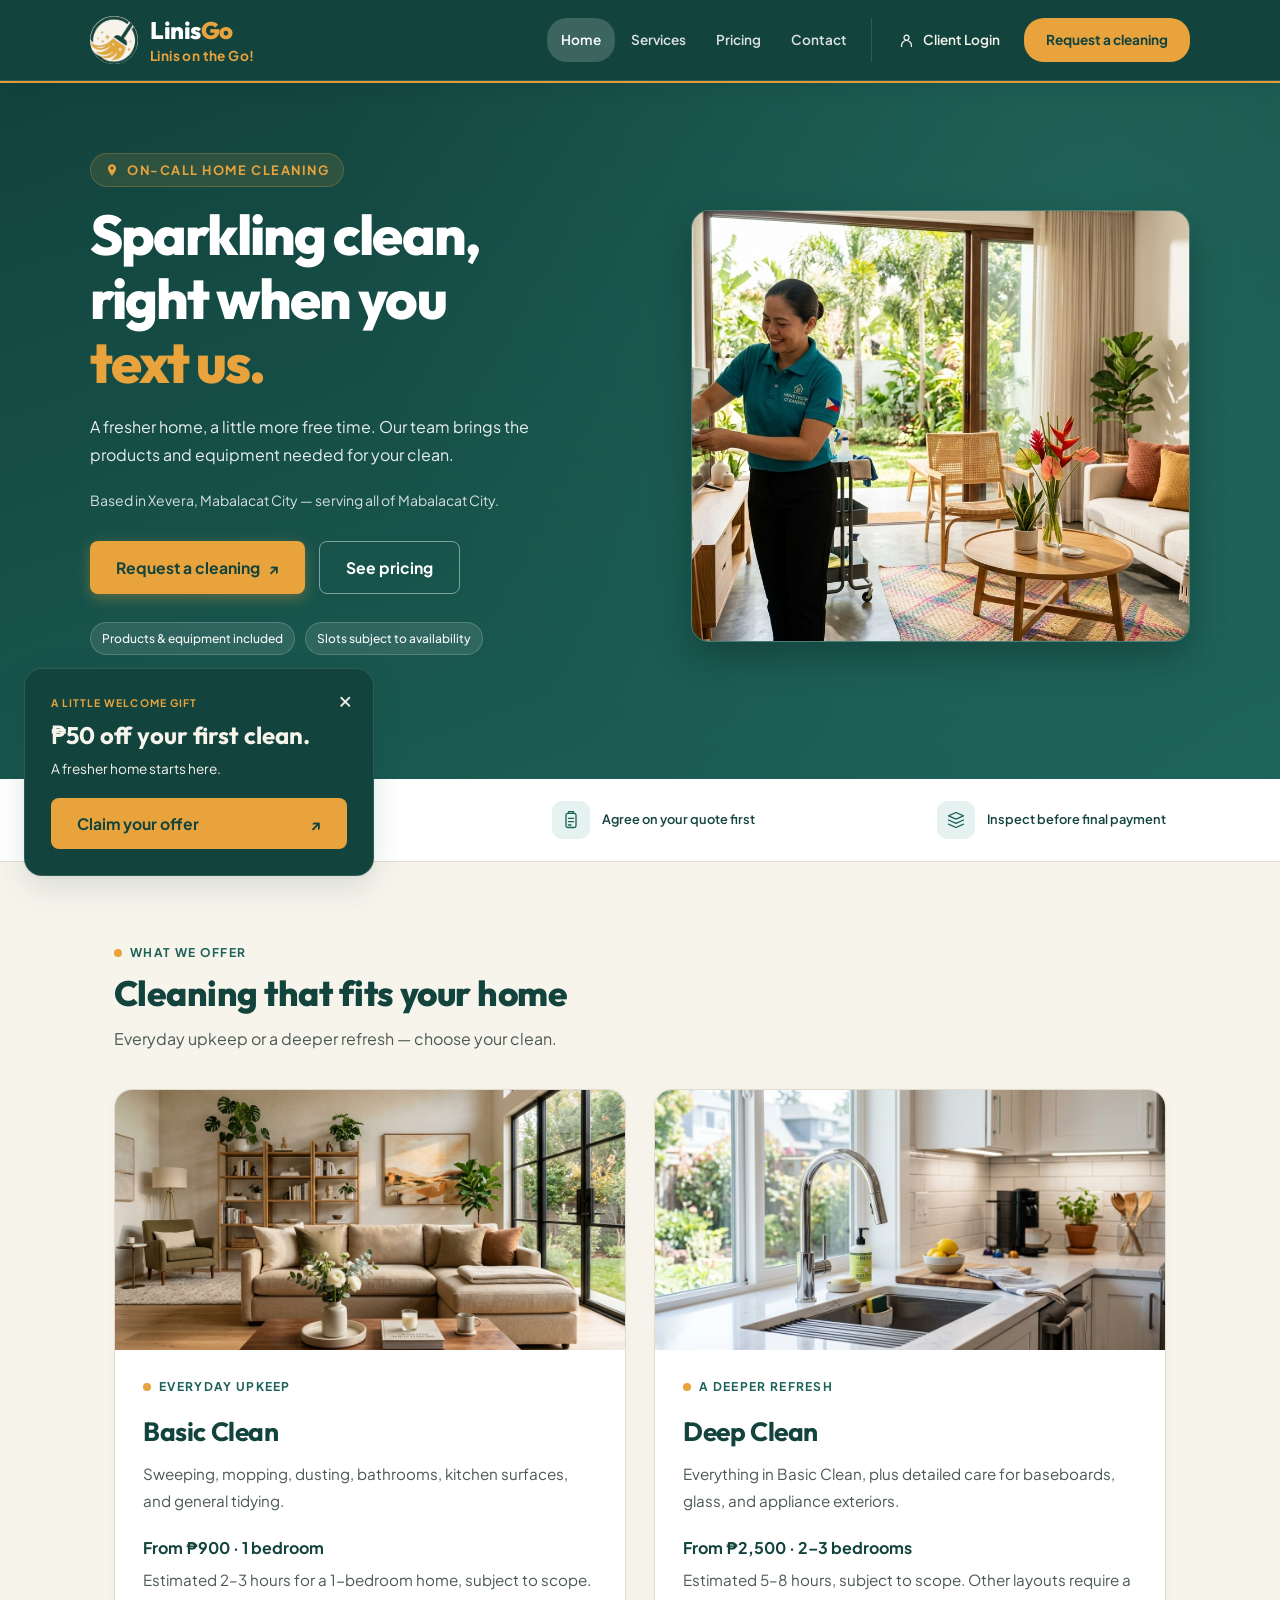
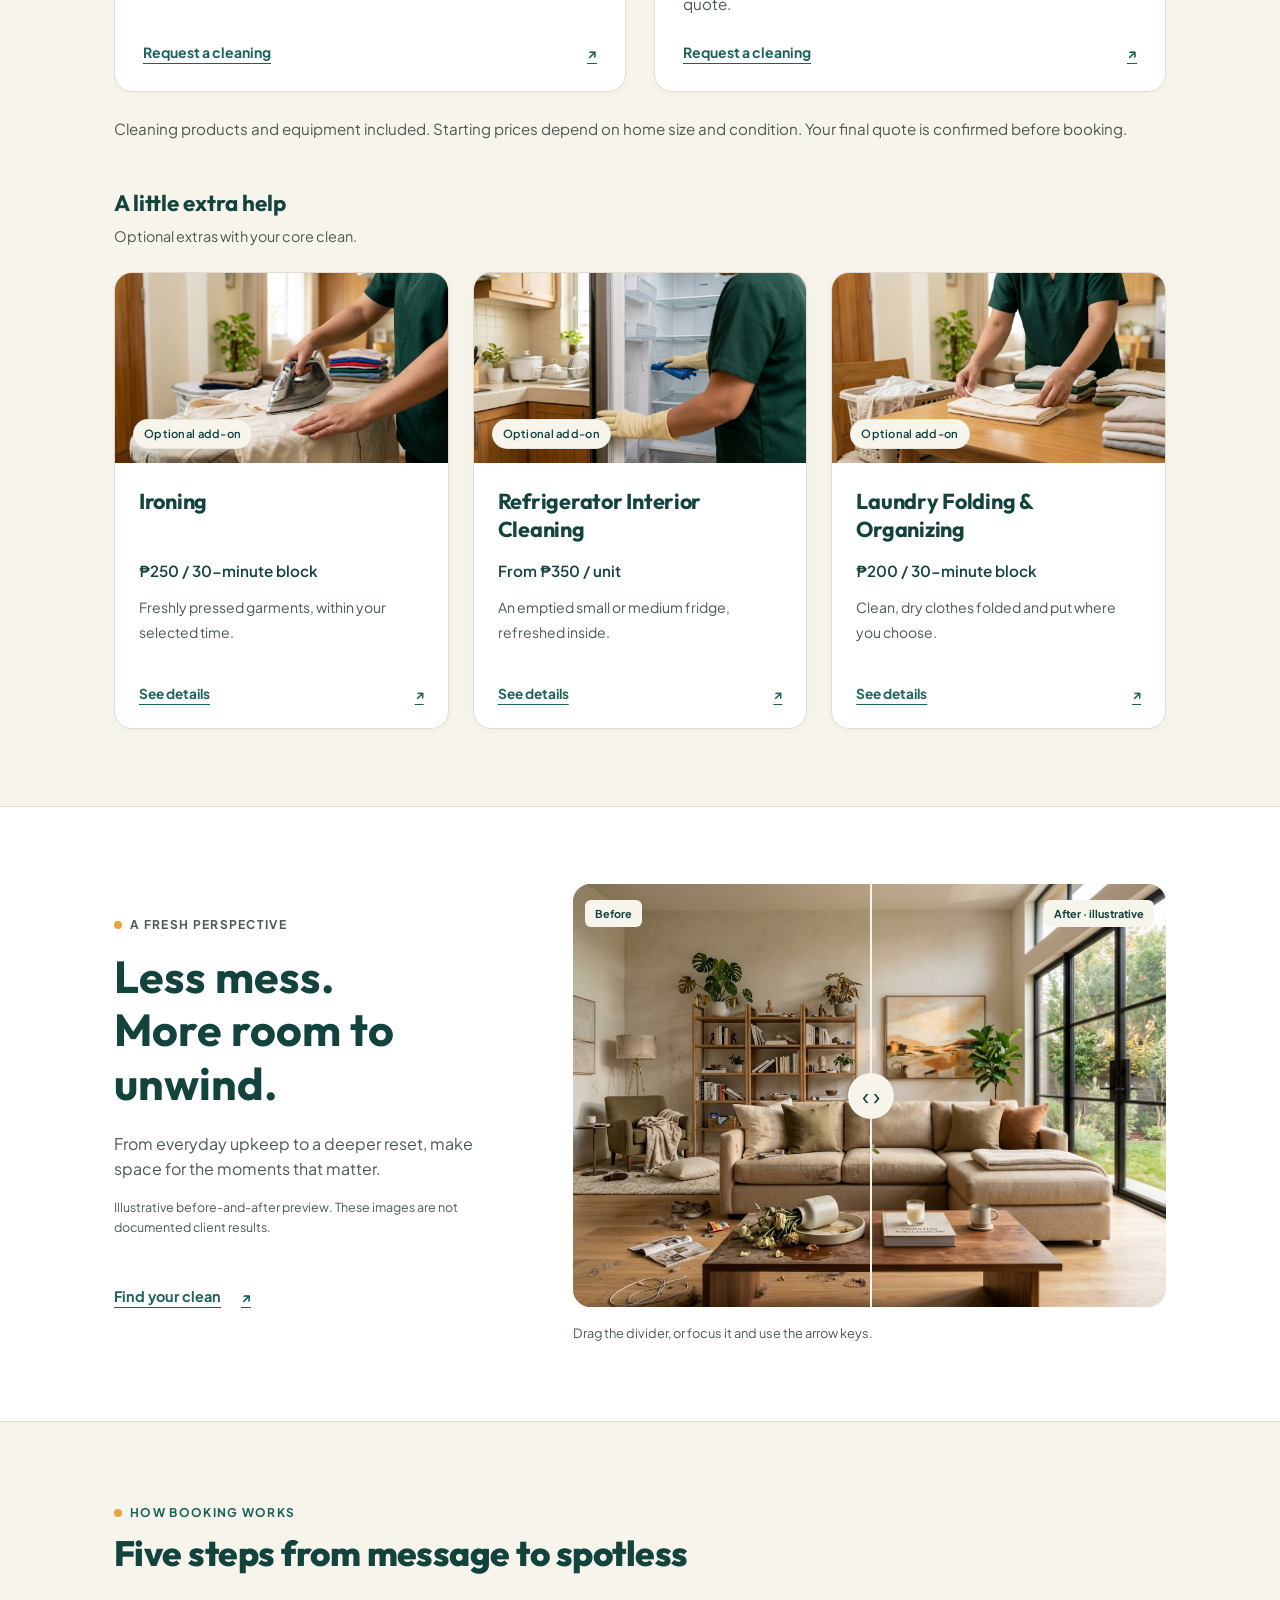
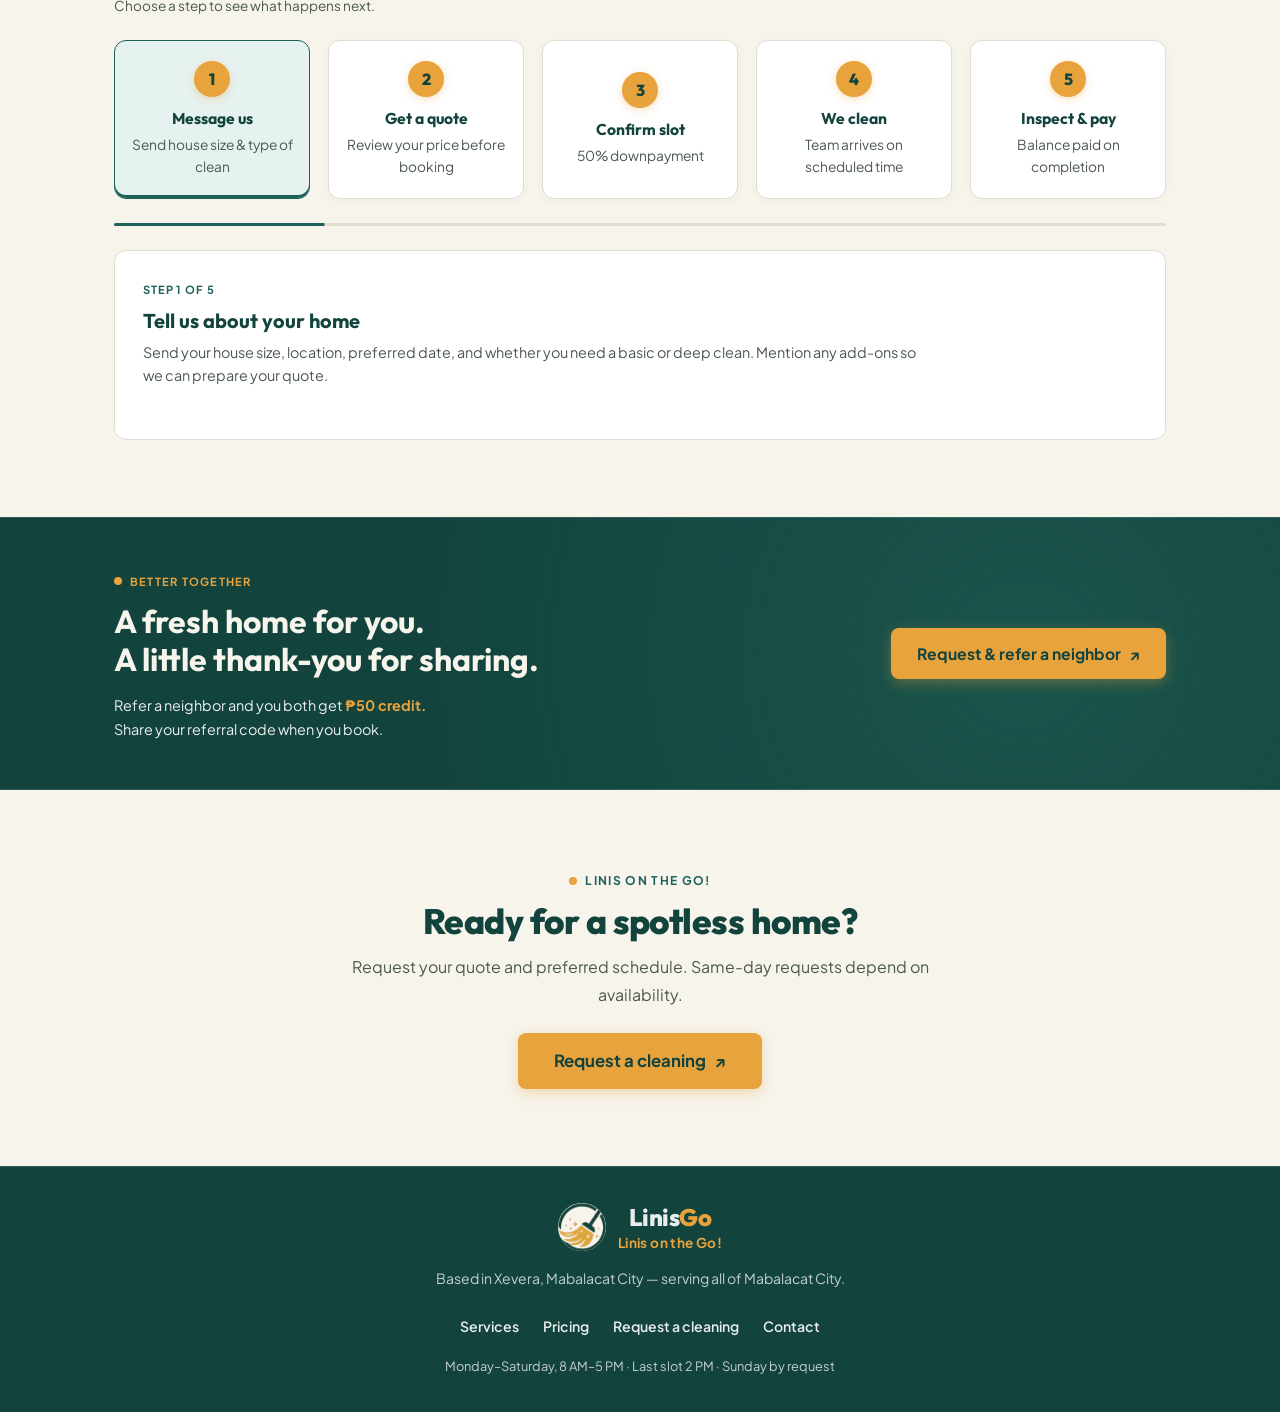
==== commit 62b61de1: "Replace welcome banner with a collapsible offer popup Show the offer on Home, Services, Pricing, and" ====
--- a/index.html
+++ b/index.html
@@ -1,203 +1,325 @@
 <!DOCTYPE html>
 
 <html lang="en">
-<head><link crossorigin="" href="https://fonts.gstatic.com" rel="preconnect"/><link href="https://fonts.googleapis.com" rel="preconnect"/>
-<meta charset="utf-8"/>
-<meta content="width=device-width, initial-scale=1.0" name="viewport"/>
-<title>LinisGo — On-Call Home Cleaning across Mabalacat City</title>
-<meta content="On-call home cleaning across Mabalacat City, Pampanga. Based in Xevera, with cleaning products and equipment included. Request a confirmed quote and schedule." name="description"/>
-<link href="css/styles.css?v=polish-1" rel="stylesheet"/>
-<link href="images/linisgo-logo.png" rel="icon" type="image/png"/>
+
+<head>
+  <link crossorigin="" href="https://fonts.gstatic.com" rel="preconnect" />
+  <link href="https://fonts.googleapis.com" rel="preconnect" />
+  <meta charset="utf-8" />
+  <meta content="width=device-width, initial-scale=1.0" name="viewport" />
+  <title>LinisGo — On-Call Home Cleaning across Mabalacat City</title>
+  <meta
+    content="On-call home cleaning across Mabalacat City, Pampanga. Based in Xevera, with cleaning products and equipment included. Request a confirmed quote and schedule."
+    name="description" />
+  <link href="css/styles.css?v=welcome-offer-all" rel="stylesheet" />
+  <link href="images/linisgo-logo.png" rel="icon" type="image/png" />
 </head>
+
 <body class="site home-page">
-<a class="skip-link" href="#main">Skip to content</a>
-<header class="site-header">
-<nav aria-label="Main navigation" class="nav">
-<a class="brand-link" href="index.html">
-<span aria-hidden="true" class="brand-logo"><img alt="" height="360" src="images/linisgo-logo.png" width="675"/></span>
-<span class="brand-text"><span class="brand-word">Linis<span>Go</span></span><span class="brand-tagline">Linis
+  <a class="skip-link" href="#main">Skip to content</a>
+  <header class="site-header">
+    <nav aria-label="Main navigation" class="nav">
+      <a class="brand-link" href="index.html">
+        <span aria-hidden="true" class="brand-logo"><img alt="" height="360" src="images/linisgo-logo.png"
+            width="675" /></span>
+        <span class="brand-text"><span class="brand-word">Linis<span>Go</span></span><span class="brand-tagline">Linis
             on the Go!</span></span>
-</a>
-<button aria-controls="primary-nav" aria-expanded="false" aria-label="Open menu" class="nav-toggle">☰</button>
-<ul class="nav-links" id="primary-nav">
-<li><a aria-current="page" class="active" href="index.html">Home</a></li>
-<li><a href="services.html">Services</a></li>
-<li><a href="pricing.html">Pricing</a></li>
-<li><a href="contact.html">Contact</a></li>
-<li class="nav-account"><a class="login-trigger" href="login.html"><svg aria-hidden="true" fill="none" stroke="currentColor" stroke-width="1.7" viewbox="0 0 24 24">
-<circle cx="12" cy="8" r="3.5"></circle>
-<path d="M5 21v-2a7 7 0 0 1 14 0v2"></path>
-</svg>Client Login</a></li>
-<li><a class="nav-booking-link" href="book.html">Request a cleaning</a></li>
-</ul>
-</nav>
-</header>
-<main id="main">
-<aside aria-label="First-clean promotion" class="promo-announcement">
-<div class="container">
-<p><span class="offer-tag">A little welcome gift</span><strong>₱50 off your first clean.</strong><span class="announcement-detail"> A fresher home starts here.</span></p><a href="book.html?first=1">Claim your offer
+      </a>
+      <button aria-controls="primary-nav" aria-expanded="false" aria-label="Open menu" class="nav-toggle">☰</button>
+      <ul class="nav-links" id="primary-nav">
+        <li><a aria-current="page" class="active" href="index.html">Home</a></li>
+        <li><a href="services.html">Services</a></li>
+        <li><a href="pricing.html">Pricing</a></li>
+        <li><a href="contact.html">Contact</a></li>
+        <li class="nav-account"><a class="login-trigger" href="login.html"><svg aria-hidden="true" fill="none"
+              stroke="currentColor" stroke-width="1.7" viewbox="0 0 24 24">
+              <circle cx="12" cy="8" r="3.5"></circle>
+              <path d="M5 21v-2a7 7 0 0 1 14 0v2"></path>
+            </svg>Client Login</a></li>
+        <li><a class="nav-booking-link" href="book.html">Request a cleaning</a></li>
+      </ul>
+    </nav>
+  </header>
+  <main id="main">
+    <aside aria-labelledby="welcome-offer-title" class="welcome-offer" id="welcome-offer" hidden>
+      <button class="offer-close" type="button" aria-label="Collapse welcome offer">×</button>
+      <p class="offer-eyebrow">A little welcome gift</p>
+      <h2 id="welcome-offer-title">₱50 off your first clean.</h2>
+      <p class="offer-description">A fresher home starts here.</p>
+      <a class="btn btn-amber" href="book.html?first=1">Claim your offer <span aria-hidden="true">↗</span></a>
+    </aside>
+    <button class="offer-toggle" type="button" aria-controls="welcome-offer" aria-expanded="false" hidden>
+      <span aria-hidden="true">✦</span> ₱50 welcome offer
+    </button>
+    <section aria-labelledby="hero-title" class="hero" id="hero">
+      <div class="hero-inner">
+        <div class="hero-split">
+          <div class="hero-copy">
+            <div class="eyebrow">
+              <svg viewbox="0 0 24 24">
+                <path
+                  d="M12 2C8.13 2 5 5.13 5 9c0 5.25 7 13 7 13s7-7.75 7-13c0-3.87-3.13-7-7-7zm0 9.5c-1.38 0-2.5-1.12-2.5-2.5s1.12-2.5 2.5-2.5 2.5 1.12 2.5 2.5-1.12 2.5-2.5 2.5z">
+                </path>
+              </svg>
+              On-Call Home Cleaning
+            </div>
+            <h1 id="hero-title">Sparkling clean,<br />right when you <span class="sr-only">need us.</span><span
+                aria-hidden="true" class="accent rotating-text">text us.</span></h1>
+            <p class="lede">A fresher home, a little more free time. Our team brings the products and equipment needed
+              for your clean.</p>
+            <p class="hero-coverage">Based in Xevera, Mabalacat City — serving all of Mabalacat City.</p>
+            <div class="hero-actions">
+              <a class="btn btn-amber" href="book.html">Request a cleaning <span aria-hidden="true">↗</span></a>
+              <a class="btn btn-outline" href="pricing.html">See pricing</a>
+            </div>
+            <div class="pill-row"><span class="pill">Products &amp; equipment included</span><span class="pill">Slots
+                subject to availability</span></div>
+            <button aria-pressed="false" class="motion-toggle" hidden="" type="button">Pause headline</button>
+          </div>
+          <div class="hero-visual">
+            <div class="hero-image-card">
+              <img alt="Illustration of a home cleaner tidying a modern living room" fetchpriority="high" height="768"
+                src="images/hero.jpg" width="1024" />
+            </div>
+          </div>
+        </div>
+      </div>
+    </section>
+    <div class="trust-strip">
+      <div class="container">
+        <div class="trust-item" data-reveal=""><span aria-hidden="true" class="trust-icon"><svg fill="none"
+              stroke="currentColor" stroke-linecap="round" stroke-linejoin="round" stroke-width="1.6"
+              viewbox="0 0 24 24">
+              <path d="M19 10c0 5-7 11-7 11S5 15 5 10a7 7 0 1 1 14 0Z"></path>
+              <circle cx="12" cy="10" r="2.5"></circle>
+            </svg></span><span>Based in Xevera, serving citywide</span></div>
+        <div class="trust-item" data-reveal=""><span aria-hidden="true" class="trust-icon"><svg fill="none"
+              stroke="currentColor" stroke-linecap="round" stroke-linejoin="round" stroke-width="1.6"
+              viewbox="0 0 24 24">
+              <rect height="17" rx="2" width="12" x="6" y="4"></rect>
+              <path d="M9 4V2h6v2M9 10h6M9 14h6M9 18h3"></path>
+            </svg></span><span>Agree on your quote first</span></div>
+        <div class="trust-item" data-reveal=""><span aria-hidden="true" class="trust-icon"><svg fill="none"
+              stroke="currentColor" stroke-linecap="round" stroke-linejoin="round" stroke-width="1.6"
+              viewbox="0 0 24 24">
+              <path d="M12 3 3 7l9 4 9-4-9-4ZM3 12l9 4 9-4M3 17l9 4 9-4"></path>
+            </svg></span><span>Inspect before final payment</span></div>
+      </div>
+    </div>
+    <section id="services">
+      <div class="container">
+        <div class="section-head" data-reveal="">
+          <p class="section-label">What we offer</p>
+          <h2>Cleaning that fits your home</h2>
+          <p>Everyday upkeep or a deeper refresh — choose your clean.</p>
+        </div>
+        <div class="grid-2 service-grid core-grid">
+          <article class="card card-has-image service-card" data-reveal=""><img
+              alt="Basic Clean living room illustration" class="card-image" height="420" loading="lazy"
+              src="images/basic_clean.jpg" width="640" />
+            <div class="card-body">
+              <p class="section-label">Everyday upkeep</p>
+              <h3>Basic Clean</h3>
+              <p>Sweeping, mopping, dusting, bathrooms, kitchen surfaces, and general tidying.</p>
+              <p class="service-price">From ₱900 · 1 bedroom</p>
+              <p class="service-duration">Estimated 2–3 hours for a 1-bedroom home, subject to scope.</p><a
+                class="service-link" href="book.html?clean=basic">Request a cleaning <span
+                  aria-hidden="true">↗</span></a>
+            </div>
+          </article>
+          <article class="card card-has-image service-card" data-reveal=""><img alt="Deep Clean kitchen illustration"
+              class="card-image" height="420" loading="lazy" src="images/deep_clean.jpg" width="640" />
+            <div class="card-body">
+              <p class="section-label">A deeper refresh</p>
+              <h3>Deep Clean</h3>
+              <p>Everything in Basic Clean, plus detailed care for baseboards, glass, and appliance exteriors.</p>
+              <p class="service-price">From ₱2,500 · 2–3 bedrooms</p>
+              <p class="service-duration">Estimated 5–8 hours, subject to scope. Other layouts require a quote.</p><a
+                class="service-link" href="book.html?clean=deep">Request a cleaning <span
+                  aria-hidden="true">↗</span></a>
+            </div>
+          </article>
+        </div>
+        <p class="pricing-note">Cleaning products and equipment included. Starting prices depend on home size and
+          condition. Your final quote is confirmed before booking.</p>
+        <div class="addon-heading">
+          <h3>A little extra help</h3>
+          <p>Optional extras with your core clean.</p>
+        </div>
+        <div class="addon-grid">
+          <article class="card addon-card" data-reveal="" data-service-category="addons" id="service-ironing">
+            <div class="addon-media"><img alt="A cleaner ironing a shirt" class="addon-photo" height="687"
+                loading="lazy" src="images/ironing-service.png" width="1024" /><span class="addon-badge">Optional
+                add-on</span></div>
+            <div class="addon-body">
+              <h3>Ironing</h3>
+              <p class="service-price">₱250 / 30-minute block</p>
+              <p class="addon-description">Freshly pressed garments, within your selected time.</p><a
+                class="service-link" href="services.html#service-ironing">See details <span
+                  aria-hidden="true">↗</span></a>
+            </div>
+          </article>
+          <article class="card addon-card" data-reveal="" data-service-category="addons" id="service-refrigerator">
+            <div class="addon-media"><img alt="A cleaner wiping the interior of an empty refrigerator"
+                class="addon-photo" height="687" loading="lazy" src="images/refrigerator-cleaning.png"
+                width="1024" /><span class="addon-badge">Optional add-on</span></div>
+            <div class="addon-body">
+              <h3>Refrigerator Interior Cleaning</h3>
+              <p class="service-price">From ₱350 / unit</p>
+              <p class="addon-description">An emptied small or medium fridge, refreshed inside.</p><a
+                class="service-link" href="services.html#service-refrigerator">See details <span
+                  aria-hidden="true">↗</span></a>
+            </div>
+          </article>
+          <article class="card addon-card" data-reveal="" data-service-category="addons" id="service-folding">
+            <div class="addon-media"><img alt="A cleaner folding clean laundry" class="addon-photo" height="687"
+                loading="lazy" src="images/laundry-folding.png" width="1024" /><span class="addon-badge">Optional
+                add-on</span></div>
+            <div class="addon-body">
+              <h3>Laundry Folding &amp; Organizing</h3>
+              <p class="service-price">₱200 / 30-minute block</p>
+              <p class="addon-description">Clean, dry clothes folded and put where you choose.</p><a
+                class="service-link" href="services.html#service-folding">See details <span
+                  aria-hidden="true">↗</span></a>
+            </div>
+          </article>
+        </div>
+      </div>
+    </section>
+    <section aria-labelledby="results-title" class="results-section">
+      <div class="container results-grid">
+        <div data-reveal="">
+          <p class="section-label">A fresh perspective</p>
+          <h2 id="results-title">Less mess.<br />More room to unwind.</h2>
+          <p>From everyday upkeep to a deeper reset, make space for the moments that matter.</p>
+          <p class="comparison-note" id="comparison-note">Illustrative before-and-after preview. These images are not
+            documented client results.</p><a class="service-link" href="book.html">Find your clean <span
+              aria-hidden="true">↗</span></a>
+        </div>
+        <figure class="comparison" data-comparison="" data-reveal="slide">
+          <div class="comparison-stage">
+            <img alt="A tidy living room" height="420" loading="lazy" src="images/basic_clean.jpg" width="640" />
+            <div class="comparison-before"><img alt="Living room before cleaning, with clutter and stained upholstery"
+                height="765" loading="lazy" src="images/living-room-before.png" width="1024" /></div>
+            <span class="comparison-label before-label">Before</span><span class="comparison-label after-label">After ·
+              illustrative</span>
+            <div aria-hidden="true" class="comparison-divider"><span>‹ ›</span></div>
+          </div>
+          <figcaption><label for="clean-reveal">Drag the divider, or focus it and use the arrow keys.</label><input
+              aria-describedby="comparison-note" aria-label="Before and after divider position"
+              class="sr-only comparison-range" id="clean-reveal" max="100" min="0" type="range" value="50" />
+          </figcaption>
+        </figure>
+      </div>
+    </section>
+    <section class="booking-steps" id="how-it-works">
+      <div class="container">
+        <div class="section-head" data-reveal="">
+          <p class="section-label">How booking works</p>
+          <h2>Five steps from message to spotless</h2>
+        </div>
+        <p class="steps-hint">Choose a step to see what happens next.</p>
+        <div aria-label="Explore the booking steps" class="steps interactive-steps" role="group">
+          <button aria-controls="step-detail" aria-pressed="true" class="step" data-reveal="" data-step="1"
+            type="button"><span class="step-num">1</span><span class="step-title">Message us</span><span
+              class="step-summary">Send house size &amp; type of clean</span></button>
+          <button aria-controls="step-detail" aria-pressed="false" class="step" data-reveal="" data-step="2"
+            type="button"><span class="step-num">2</span><span class="step-title">Get a quote</span><span
+              class="step-summary">Review your price before booking</span></button>
+          <button aria-controls="step-detail" aria-pressed="false" class="step" data-reveal="" data-step="3"
+            type="button"><span class="step-num">3</span><span class="step-title">Confirm slot</span><span
+              class="step-summary">50% downpayment</span></button>
+          <button aria-controls="step-detail" aria-pressed="false" class="step" data-reveal="" data-step="4"
+            type="button"><span class="step-num">4</span><span class="step-title">We clean</span><span
+              class="step-summary">Team arrives on scheduled time</span></button>
+          <button aria-controls="step-detail" aria-pressed="false" class="step" data-reveal="" data-step="5"
+            type="button"><span class="step-num">5</span><span class="step-title">Inspect &amp; pay</span><span
+              class="step-summary">Balance paid on completion</span></button>
+        </div>
+        <div aria-hidden="true" class="step-progress"><span></span></div>
+        <div aria-atomic="true" aria-live="polite" class="step-detail" id="step-detail">
+          <div data-step-panel="1"><span class="step-count">Step 1 of 5</span>
+            <h3>Tell us about your home</h3>
+            <p>Send your house size, location, preferred date, and whether you need a basic or deep clean. Mention any
+              add-ons so we can prepare your quote.</p>
+          </div>
+          <div data-step-panel="2" hidden=""><span class="step-count">Step 2 of 5</span>
+            <h3>Know your price before you book</h3>
+            <p>Review the proposed cleaning scope and price. Ask about anything you would like included before
+              confirming your booking.</p>
+          </div>
+          <div data-step-panel="3" hidden=""><span class="step-count">Step 3 of 5</span>
+            <h3>Reserve a time that works for you</h3>
+            <p>Agree on your cleaning schedule with our team, then make the 50% downpayment using the payment details
+              provided for your booking.</p>
+          </div>
+          <div data-step-panel="4" hidden=""><span class="step-count">Step 4 of 5</span>
+            <h3>Leave the cleaning to us</h3>
+            <p>Our team arrives at the agreed time to carry out your chosen clean. Point out any areas you would like us
+              to pay particular attention to.</p>
+          </div>
+          <div data-step-panel="5" hidden=""><span class="step-count">Step 5 of 5</span>
+            <h3>Take a look around together</h3>
+            <p>Inspect the cleaned areas with the team and raise any questions before settling the remaining balance on
+              completion.</p>
+          </div>
+        </div>
+      </div>
+    </section>
+    <section aria-labelledby="referral-title" class="promo referral-promo">
+      <div class="container promo-inner">
+        <div class="promo-text" data-reveal="">
+          <p class="section-label">Better together</p>
+          <h2 id="referral-title">A fresh home for you.<br />A little thank-you for sharing.</h2>
+          <p>Refer a neighbor and you both get <strong>₱50 credit.</strong><br />Share your referral code when you book.
+          </p>
+        </div><a class="btn btn-amber" href="book.html">Request &amp; refer a neighbor <span
+            aria-hidden="true">↗</span></a>
+      </div>
+    </section>
+    <section class="booking-cta" id="book-cleaning">
+      <div class="container" style="text-align:center;">
+        <div class="section-head" data-reveal="" style="margin: 0 auto 24px; text-align:center;">
+          <p class="section-label">Linis on the Go!</p>
+          <h2>Ready for a spotless home?</h2>
+          <p style="margin:0 auto;">Request your quote and preferred schedule. Same-day requests depend on availability.
+          </p>
+        </div>
+        <a class="btn btn-amber" href="book.html" style="padding: 15px 36px; font-size: 1.05rem;">Request a cleaning
           <span aria-hidden="true">↗</span></a>
-</div>
-</aside>
-<section aria-labelledby="hero-title" class="hero" id="hero">
-<div class="hero-inner">
-<div class="hero-split">
-<div class="hero-copy">
-<div class="eyebrow">
-<svg viewbox="0 0 24 24">
-<path d="M12 2C8.13 2 5 5.13 5 9c0 5.25 7 13 7 13s7-7.75 7-13c0-3.87-3.13-7-7-7zm0 9.5c-1.38 0-2.5-1.12-2.5-2.5s1.12-2.5 2.5-2.5 2.5 1.12 2.5 2.5-1.12 2.5-2.5 2.5z"></path>
-</svg>
-              On-Call Home Cleaning
-            </div>
-<h1 id="hero-title">Sparkling clean,<br/>right when you <span class="sr-only">need us.</span><span aria-hidden="true" class="accent rotating-text">text us.</span></h1>
-<p class="lede">A fresher home, a little more free time. Our team brings the products and equipment needed for your clean.</p><p class="hero-coverage">Based in Xevera, Mabalacat City — serving all of Mabalacat City.</p>
-<div class="hero-actions">
-<a class="btn btn-amber" href="book.html">Request a cleaning <span aria-hidden="true">↗</span></a>
-<a class="btn btn-outline" href="pricing.html">See pricing</a>
-</div>
-<div class="pill-row"><span class="pill">Products &amp; equipment included</span><span class="pill">Slots subject to availability</span></div>
-<button aria-pressed="false" class="motion-toggle" hidden="" type="button">Pause headline</button></div>
-<div class="hero-visual">
-<div class="hero-image-card">
-<img alt="Illustration of a home cleaner tidying a modern living room" fetchpriority="high" height="768" src="images/hero.jpg" width="1024"/>
-</div>
-</div>
-</div>
-</div>
-</section>
-<div class="trust-strip">
-<div class="container">
-<div class="trust-item" data-reveal=""><span aria-hidden="true" class="trust-icon"><svg fill="none" stroke="currentColor" stroke-linecap="round" stroke-linejoin="round" stroke-width="1.6" viewbox="0 0 24 24">
-<path d="M19 10c0 5-7 11-7 11S5 15 5 10a7 7 0 1 1 14 0Z"></path>
-<circle cx="12" cy="10" r="2.5"></circle>
-</svg></span><span>Based in Xevera, serving citywide</span></div>
-<div class="trust-item" data-reveal=""><span aria-hidden="true" class="trust-icon"><svg fill="none" stroke="currentColor" stroke-linecap="round" stroke-linejoin="round" stroke-width="1.6" viewbox="0 0 24 24">
-<rect height="17" rx="2" width="12" x="6" y="4"></rect>
-<path d="M9 4V2h6v2M9 10h6M9 14h6M9 18h3"></path>
-</svg></span><span>Agree on your quote first</span></div>
-<div class="trust-item" data-reveal=""><span aria-hidden="true" class="trust-icon"><svg fill="none" stroke="currentColor" stroke-linecap="round" stroke-linejoin="round" stroke-width="1.6" viewbox="0 0 24 24">
-<path d="M12 3 3 7l9 4 9-4-9-4ZM3 12l9 4 9-4M3 17l9 4 9-4"></path>
-</svg></span><span>Inspect before final payment</span></div>
-</div>
-</div>
-<section id="services">
-<div class="container">
-<div class="section-head" data-reveal="">
-<p class="section-label">What we offer</p>
-<h2>Cleaning that fits your home</h2>
-<p>Everyday upkeep or a deeper refresh — choose your clean.</p>
-</div>
-<div class="grid-2 service-grid core-grid">
-<article class="card card-has-image service-card" data-reveal=""><img alt="Basic Clean living room illustration" class="card-image" height="420" loading="lazy" src="images/basic_clean.jpg" width="640"/><div class="card-body"><p class="section-label">Everyday upkeep</p><h3>Basic Clean</h3><p>Sweeping, mopping, dusting, bathrooms, kitchen surfaces, and general tidying.</p><p class="service-price">From ₱900 · 1 bedroom</p><p class="service-duration">Estimated 2–3 hours for a 1-bedroom home, subject to scope.</p><a class="service-link" href="book.html?clean=basic">Request a cleaning <span aria-hidden="true">↗</span></a></div></article>
-<article class="card card-has-image service-card" data-reveal=""><img alt="Deep Clean kitchen illustration" class="card-image" height="420" loading="lazy" src="images/deep_clean.jpg" width="640"/><div class="card-body"><p class="section-label">A deeper refresh</p><h3>Deep Clean</h3><p>Everything in Basic Clean, plus detailed care for baseboards, glass, and appliance exteriors.</p><p class="service-price">From ₱2,500 · 2–3 bedrooms</p><p class="service-duration">Estimated 5–8 hours, subject to scope. Other layouts require a quote.</p><a class="service-link" href="book.html?clean=deep">Request a cleaning <span aria-hidden="true">↗</span></a></div></article>
-</div>
-<p class="pricing-note">Cleaning products and equipment included. Starting prices depend on home size and condition. Your final quote is confirmed before booking.</p>
-<div class="addon-heading"><h3>A little extra help</h3><p>Optional extras with your core clean.</p></div>
-<div class="addon-grid"><article class="card addon-card" data-reveal="" data-service-category="addons" id="service-ironing"><div class="addon-media"><img alt="A cleaner ironing a shirt" class="addon-photo" height="687" loading="lazy" src="images/ironing-service.png" width="1024"/><span class="addon-badge">Optional add-on</span></div><div class="addon-body"><h3>Ironing</h3><p class="service-price">₱250 / 30-minute block</p><p class="addon-description">Freshly pressed garments, within your selected time.</p><a class="service-link" href="services.html#service-ironing">See details <span aria-hidden="true">↗</span></a></div></article><article class="card addon-card" data-reveal="" data-service-category="addons" id="service-refrigerator"><div class="addon-media"><img alt="A cleaner wiping the interior of an empty refrigerator" class="addon-photo" height="687" loading="lazy" src="images/refrigerator-cleaning.png" width="1024"/><span class="addon-badge">Optional add-on</span></div><div class="addon-body"><h3>Refrigerator Interior Cleaning</h3><p class="service-price">From ₱350 / unit</p><p class="addon-description">An emptied small or medium fridge, refreshed inside.</p><a class="service-link" href="services.html#service-refrigerator">See details <span aria-hidden="true">↗</span></a></div></article><article class="card addon-card" data-reveal="" data-service-category="addons" id="service-folding"><div class="addon-media"><img alt="A cleaner folding clean laundry" class="addon-photo" height="687" loading="lazy" src="images/laundry-folding.png" width="1024"/><span class="addon-badge">Optional add-on</span></div><div class="addon-body"><h3>Laundry Folding &amp; Organizing</h3><p class="service-price">₱200 / 30-minute block</p><p class="addon-description">Clean, dry clothes folded and put where you choose.</p><a class="service-link" href="services.html#service-folding">See details <span aria-hidden="true">↗</span></a></div></article></div>
-</div>
-</section>
-<section aria-labelledby="results-title" class="results-section">
-<div class="container results-grid">
-<div data-reveal="">
-<p class="section-label">A fresh perspective</p>
-<h2 id="results-title">Less mess.<br/>More room to unwind.</h2>
-<p>From everyday upkeep to a deeper reset, make space for the moments that matter.</p>
-<p class="comparison-note" id="comparison-note">Illustrative before-and-after preview. These images are not
-            documented client results.</p><a class="service-link" href="book.html">Find your clean <span aria-hidden="true">↗</span></a>
-</div>
-<figure class="comparison" data-comparison="" data-reveal="slide">
-<div class="comparison-stage">
-<img alt="A tidy living room" height="420" loading="lazy" src="images/basic_clean.jpg" width="640"/>
-<div class="comparison-before"><img alt="Living room before cleaning, with clutter and stained upholstery" height="765" loading="lazy" src="images/living-room-before.png" width="1024"/></div>
-<span class="comparison-label before-label">Before</span><span class="comparison-label after-label">After · illustrative</span>
-<div aria-hidden="true" class="comparison-divider"><span>‹ ›</span></div>
-</div>
-<figcaption><label for="clean-reveal">Drag the divider, or focus it and use the arrow keys.</label><input aria-describedby="comparison-note" aria-label="Before and after divider position" class="sr-only comparison-range" id="clean-reveal" max="100" min="0" type="range" value="50"/></figcaption>
-</figure>
-</div>
-</section>
-<section class="booking-steps" id="how-it-works">
-<div class="container">
-<div class="section-head" data-reveal="">
-<p class="section-label">How booking works</p>
-<h2>Five steps from message to spotless</h2>
-</div>
-<p class="steps-hint">Choose a step to see what happens next.</p>
-<div aria-label="Explore the booking steps" class="steps interactive-steps" role="group">
-<button aria-controls="step-detail" aria-pressed="true" class="step" data-reveal="" data-step="1" type="button"><span class="step-num">1</span><span class="step-title">Message us</span><span class="step-summary">Send house size &amp; type of clean</span></button>
-<button aria-controls="step-detail" aria-pressed="false" class="step" data-reveal="" data-step="2" type="button"><span class="step-num">2</span><span class="step-title">Get a quote</span><span class="step-summary">Review your price before booking</span></button>
-<button aria-controls="step-detail" aria-pressed="false" class="step" data-reveal="" data-step="3" type="button"><span class="step-num">3</span><span class="step-title">Confirm slot</span><span class="step-summary">50% downpayment</span></button>
-<button aria-controls="step-detail" aria-pressed="false" class="step" data-reveal="" data-step="4" type="button"><span class="step-num">4</span><span class="step-title">We clean</span><span class="step-summary">Team arrives on scheduled time</span></button>
-<button aria-controls="step-detail" aria-pressed="false" class="step" data-reveal="" data-step="5" type="button"><span class="step-num">5</span><span class="step-title">Inspect &amp; pay</span><span class="step-summary">Balance paid on completion</span></button>
-</div>
-<div aria-hidden="true" class="step-progress"><span></span></div>
-<div aria-atomic="true" aria-live="polite" class="step-detail" id="step-detail">
-<div data-step-panel="1"><span class="step-count">Step 1 of 5</span>
-<h3>Tell us about your home</h3>
-<p>Send your house size, location, preferred date, and whether you need a basic or deep clean. Mention any
-              add-ons so we can prepare your quote.</p>
-</div>
-<div data-step-panel="2" hidden=""><span class="step-count">Step 2 of 5</span>
-<h3>Know your price before you book</h3>
-<p>Review the proposed cleaning scope and price. Ask about anything you would like included before
-              confirming your booking.</p>
-</div>
-<div data-step-panel="3" hidden=""><span class="step-count">Step 3 of 5</span>
-<h3>Reserve a time that works for you</h3>
-<p>Agree on your cleaning schedule with our team, then make the 50% downpayment using the payment details
-              provided for your booking.</p>
-</div>
-<div data-step-panel="4" hidden=""><span class="step-count">Step 4 of 5</span>
-<h3>Leave the cleaning to us</h3>
-<p>Our team arrives at the agreed time to carry out your chosen clean. Point out any areas you would like us
-              to pay particular attention to.</p>
-</div>
-<div data-step-panel="5" hidden=""><span class="step-count">Step 5 of 5</span>
-<h3>Take a look around together</h3>
-<p>Inspect the cleaned areas with the team and raise any questions before settling the remaining balance on
-              completion.</p>
-</div>
-</div>
-</div>
-</section>
-<section aria-labelledby="referral-title" class="promo referral-promo">
-<div class="container promo-inner">
-<div class="promo-text" data-reveal="">
-<p class="section-label">Better together</p>
-<h2 id="referral-title">A fresh home for you.<br/>A little thank-you for sharing.</h2>
-<p>Refer a neighbor and you both get <strong>₱50 credit.</strong><br/>Share your referral code when you book.
-          </p>
-</div><a class="btn btn-amber" href="book.html">Request &amp; refer a neighbor <span aria-hidden="true">↗</span></a>
-</div>
-</section>
-<section class="booking-cta" id="book-cleaning">
-<div class="container" style="text-align:center;">
-<div class="section-head" data-reveal="" style="margin: 0 auto 24px; text-align:center;">
-<p class="section-label">Linis on the Go!</p>
-<h2>Ready for a spotless home?</h2>
-<p style="margin:0 auto;">Request your quote and preferred schedule. Same-day requests depend on availability.</p>
-</div>
-<a class="btn btn-amber" href="book.html" style="padding: 15px 36px; font-size: 1.05rem;">Request a cleaning <span aria-hidden="true">↗</span></a>
-</div>
-</section>
-</main>
-<footer class="site-footer">
-<div class="container">
-<a class="brand-link footer-brand" href="index.html"><span aria-hidden="true" class="brand-logo"><img alt="" height="360" loading="lazy" src="images/linisgo-logo.png" width="675"/></span><span class="brand-text"><span class="brand-word">Linis<span>Go</span></span><span class="brand-tagline">Linis on the Go!</span></span></a>
-<p>Based in Xevera, Mabalacat City — serving all of Mabalacat City.</p>
-<nav aria-label="Footer navigation" class="footer-links"><a href="services.html">Services</a><a href="pricing.html">Pricing</a><a href="book.html">Request a cleaning</a><a href="contact.html">Contact</a></nav>
-<p class="footer-hours" data-hours="">Monday–Saturday, 8 AM–5 PM · Last slot 2 PM · Sunday by request</p>
-</div>
-</footer>
-<div aria-label="Quick booking" class="mobile-booking-bar" hidden="" id="mobile-booking-bar">
-<a class="btn btn-amber" href="book.html">Request a cleaning <span aria-hidden="true">↗</span></a>
-<button aria-label="Collapse booking bar" class="mobile-booking-close" title="Collapse booking bar" type="button"><svg aria-hidden="true" fill="none" height="18" stroke="currentColor" stroke-width="1.8" viewbox="0 0 24 24" width="18">
-<path d="m6 6 12 12M18 6 6 18"></path>
-</svg></button>
-</div>
-<button aria-controls="mobile-booking-bar" aria-expanded="false" aria-label="Show booking bar" class="mobile-booking-toggle" hidden="" type="button"><svg aria-hidden="true" fill="none" height="20" stroke="currentColor" stroke-width="1.8" viewbox="0 0 24 24" width="20">
-<rect height="16" rx="3" width="18" x="3" y="5"></rect>
-<path d="M7 2v6m10-6v6M3 11h18m-14 5h4"></path>
-</svg><span>Book</span></button>
-<script defer="" src="js/site-config.js"></script><script defer="" src="js/motion.js?v=polish-1"></script><script defer="" src="js/main.js?v=polish-1"></script></body>
-</html>
+      </div>
+    </section>
+  </main>
+  <footer class="site-footer">
+    <div class="container">
+      <a class="brand-link footer-brand" href="index.html"><span aria-hidden="true" class="brand-logo"><img alt=""
+            height="360" loading="lazy" src="images/linisgo-logo.png" width="675" /></span><span
+          class="brand-text"><span class="brand-word">Linis<span>Go</span></span><span class="brand-tagline">Linis on
+            the Go!</span></span></a>
+      <p>Based in Xevera, Mabalacat City — serving all of Mabalacat City.</p>
+      <nav aria-label="Footer navigation" class="footer-links"><a href="services.html">Services</a><a
+          href="pricing.html">Pricing</a><a href="book.html">Request a cleaning</a><a href="contact.html">Contact</a>
+      </nav>
+      <p class="footer-hours" data-hours="">Monday–Saturday, 8 AM–5 PM · Last slot 2 PM · Sunday by request</p>
+    </div>
+  </footer>
+  <div aria-label="Quick booking" class="mobile-booking-bar" hidden="" id="mobile-booking-bar">
+    <a class="btn btn-amber" href="book.html">Request a cleaning <span aria-hidden="true">↗</span></a>
+    <button aria-label="Collapse booking bar" class="mobile-booking-close" title="Collapse booking bar"
+      type="button"><svg aria-hidden="true" fill="none" height="18" stroke="currentColor" stroke-width="1.8"
+        viewbox="0 0 24 24" width="18">
+        <path d="m6 6 12 12M18 6 6 18"></path>
+      </svg></button>
+  </div>
+  <button aria-controls="mobile-booking-bar" aria-expanded="false" aria-label="Show booking bar"
+    class="mobile-booking-toggle" hidden="" type="button"><svg aria-hidden="true" fill="none" height="20"
+      stroke="currentColor" stroke-width="1.8" viewbox="0 0 24 24" width="20">
+      <rect height="16" rx="3" width="18" x="3" y="5"></rect>
+      <path d="M7 2v6m10-6v6M3 11h18m-14 5h4"></path>
+    </svg><span>Book</span></button>
+  <script defer="" src="js/site-config.js"></script>
+  <script defer="" src="js/motion.js?v=polish-1"></script>
+  <script defer="" src="js/main.js?v=welcome-offer-all"></script>
+</body>
+
+</html>
--- a/css/styles.css
+++ b/css/styles.css
@@ -1,12 +1,12 @@
 /* Theme, shared components, page layouts, then responsive and motion rules. */
 @import url("base.css?v=polish-1");
 @import url("components.css?v=polish-1");
-@import url("shared.css?v=polish-1");
-@import url("home.css?v=polish-1");
+@import url("shared.css?v=payment-layout");
+@import url("home.css?v=welcome-offer");
 @import url("services.css?v=polish-1");
-@import url("pricing.css?v=polish-1");
+@import url("pricing.css?v=payment-layout");
 @import url("contact.css?v=polish-1");
 @import url("booking.css?v=polish-1");
 @import url("addons.css?v=polish-1");
 @import url("responsive.css?v=polish-1");
-@import url("motion.css?v=polish-1");
+@import url("motion.css?v=polish-1");
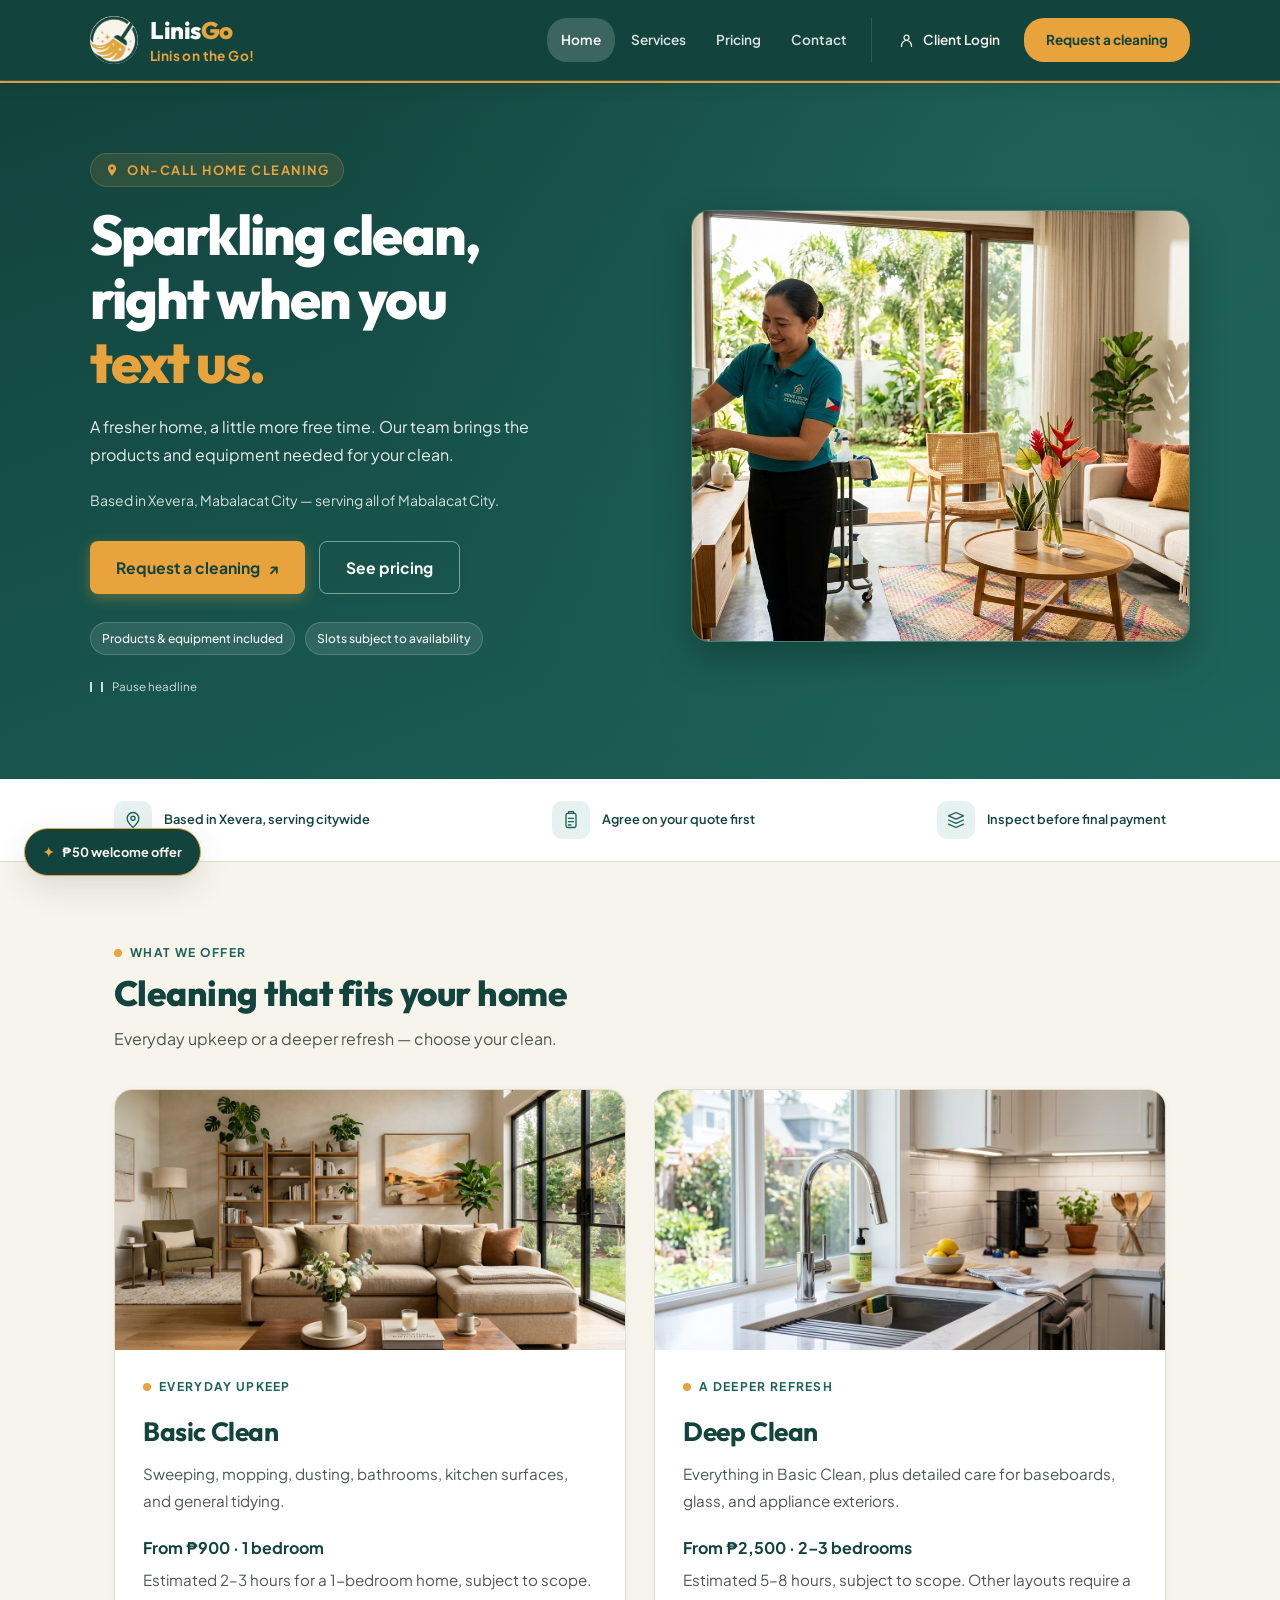
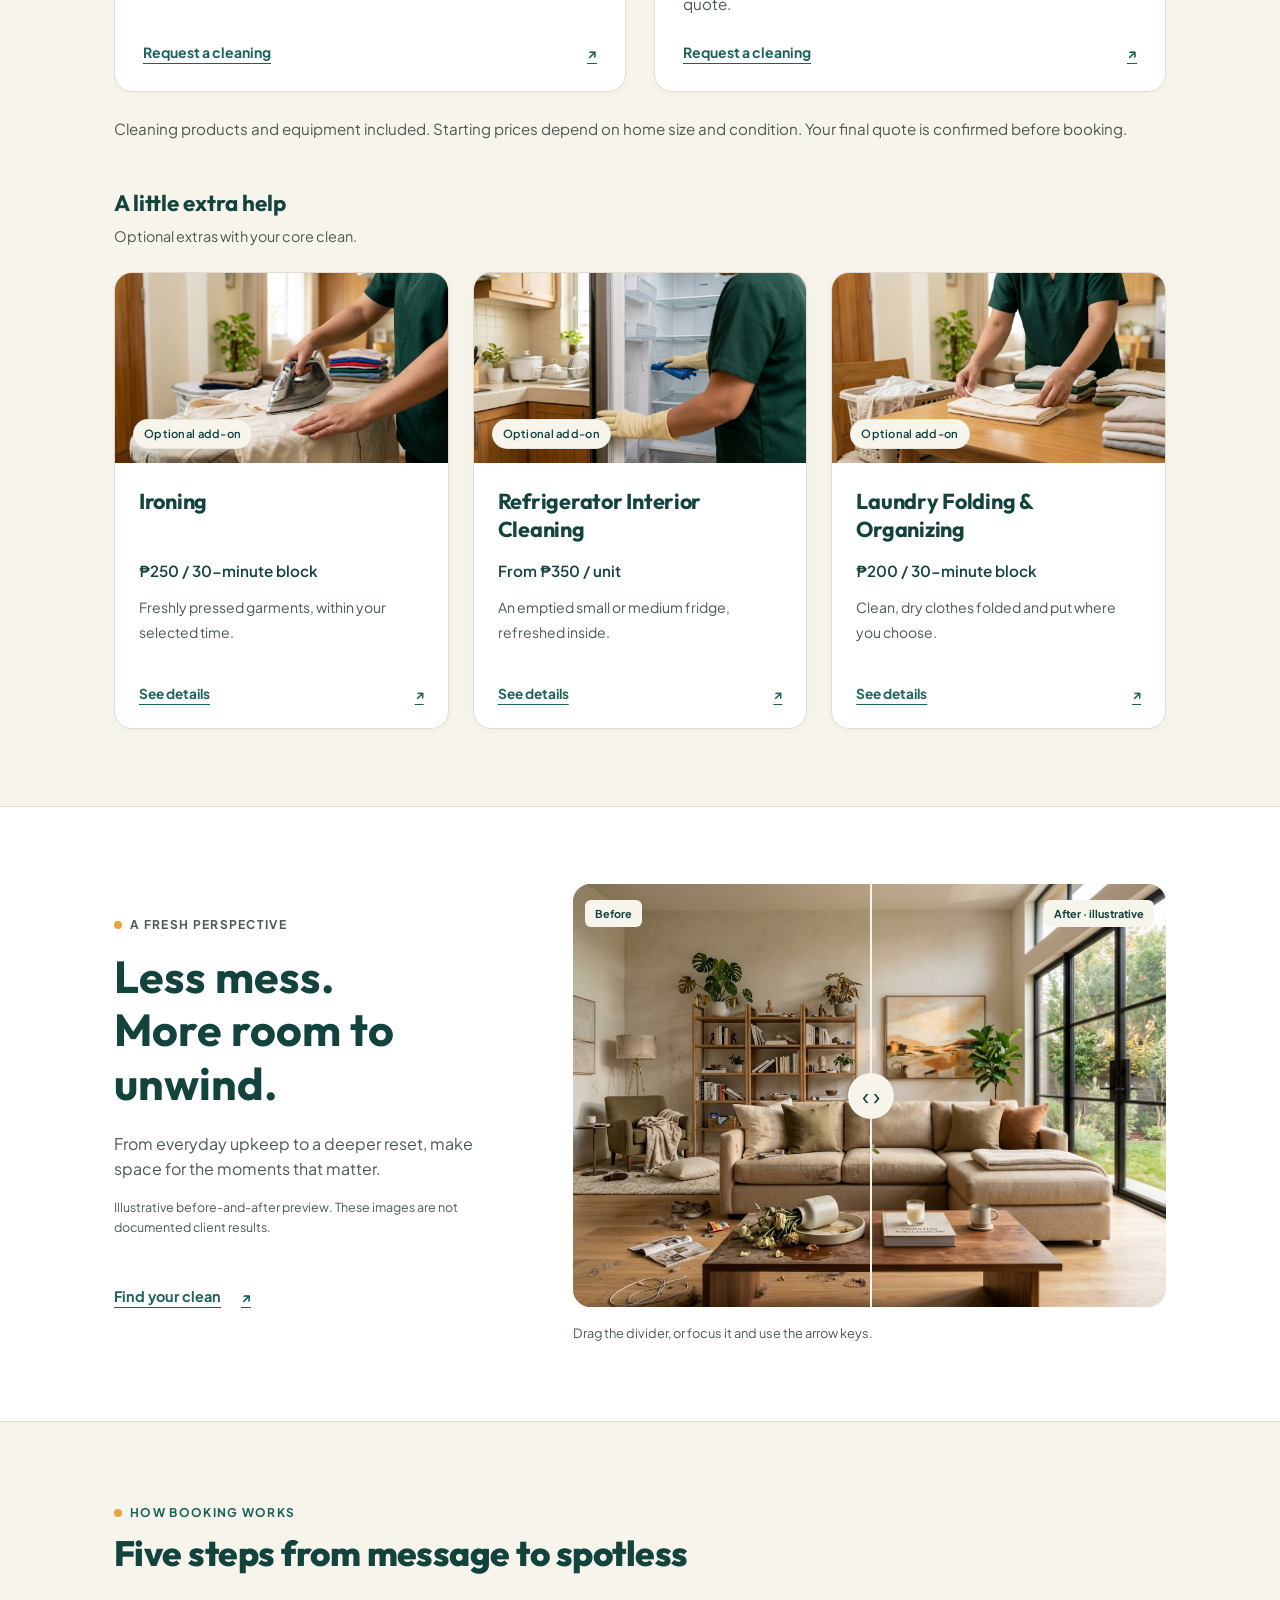
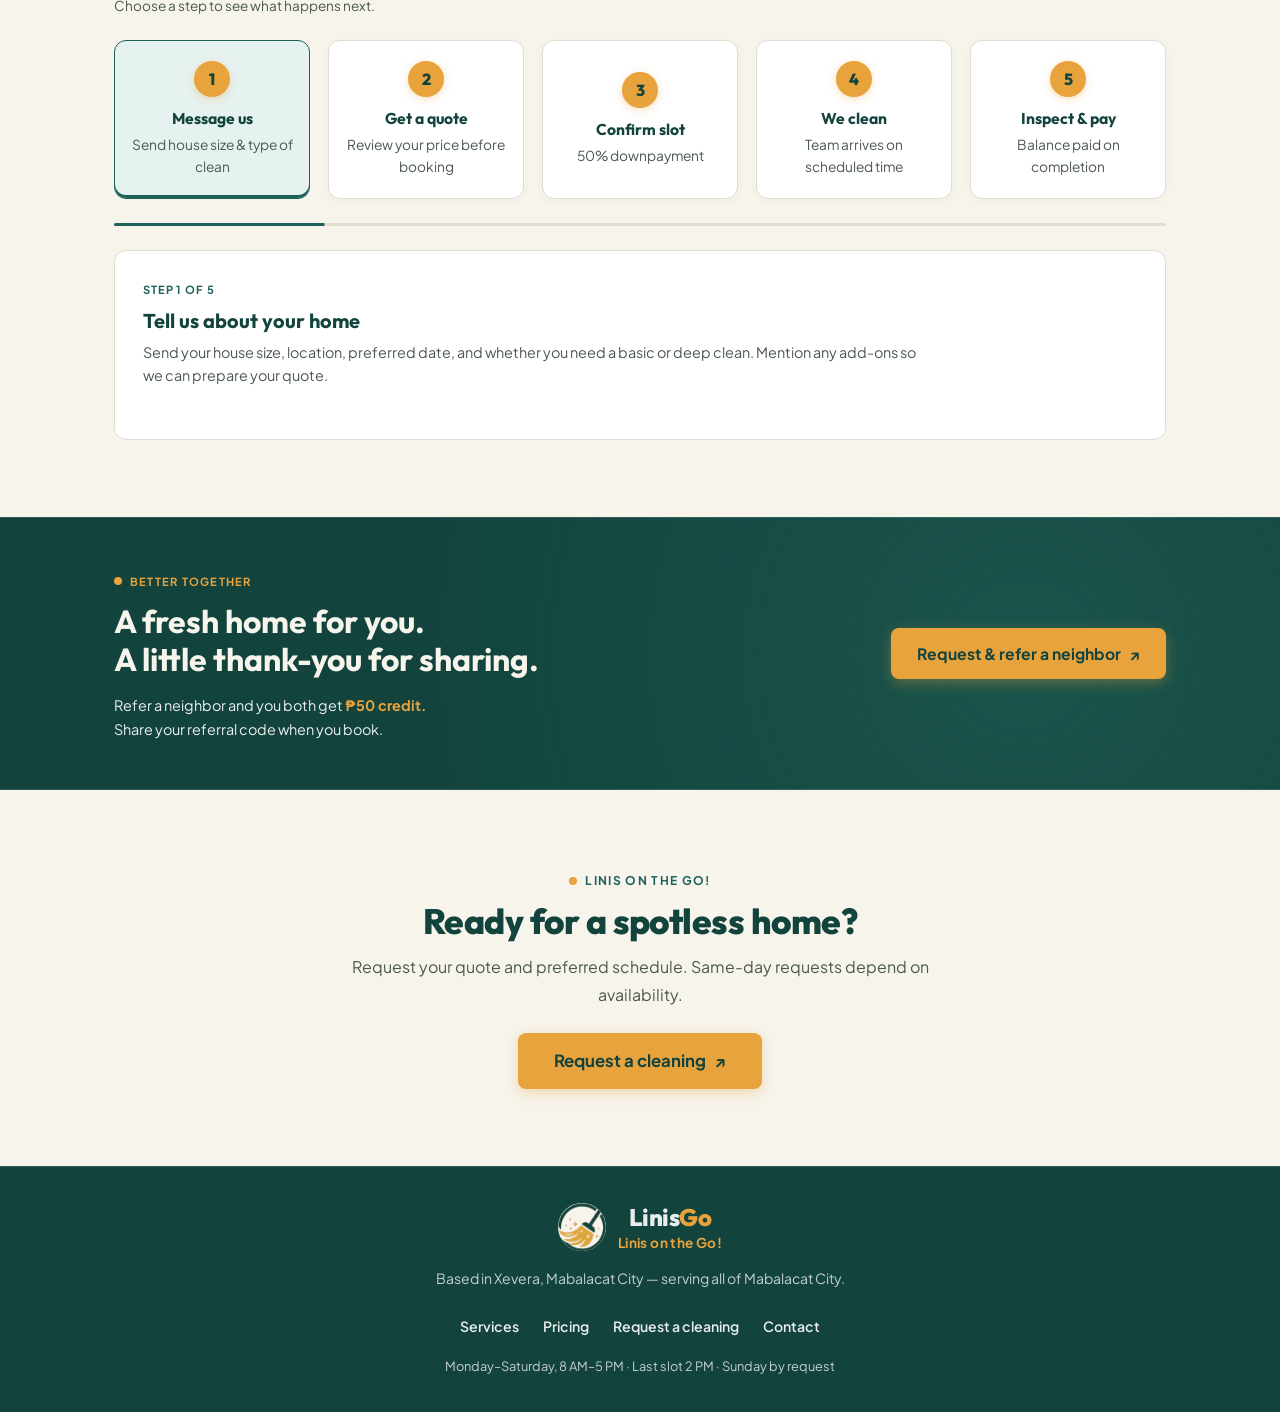
==== commit acc088cf: "Prevent mobile welcome offer from covering page content Place the mobile offer below the hero and ex" ====
--- a/index.html
+++ b/index.html
@@ -11,7 +11,7 @@
   <meta
     content="On-call home cleaning across Mabalacat City, Pampanga. Based in Xevera, with cleaning products and equipment included. Request a confirmed quote and schedule."
     name="description" />
-  <link href="css/styles.css?v=welcome-offer-all" rel="stylesheet" />
+  <link href="css/styles.css?v=mobile-offer-flow" rel="stylesheet" />
   <link href="images/linisgo-logo.png" rel="icon" type="image/png" />
 </head>
 
@@ -319,7 +319,7 @@
     </svg><span>Book</span></button>
   <script defer="" src="js/site-config.js"></script>
   <script defer="" src="js/motion.js?v=polish-1"></script>
-  <script defer="" src="js/main.js?v=welcome-offer-all"></script>
+  <script defer="" src="js/main.js?v=mobile-offer-flow"></script>
 </body>
 
 </html>
--- a/css/styles.css
+++ b/css/styles.css
@@ -2,7 +2,7 @@
 @import url("base.css?v=polish-1");
 @import url("components.css?v=polish-1");
 @import url("shared.css?v=payment-layout");
-@import url("home.css?v=welcome-offer");
+@import url("home.css?v=mobile-offer-flow");
 @import url("services.css?v=polish-1");
 @import url("pricing.css?v=payment-layout");
 @import url("contact.css?v=polish-1");
